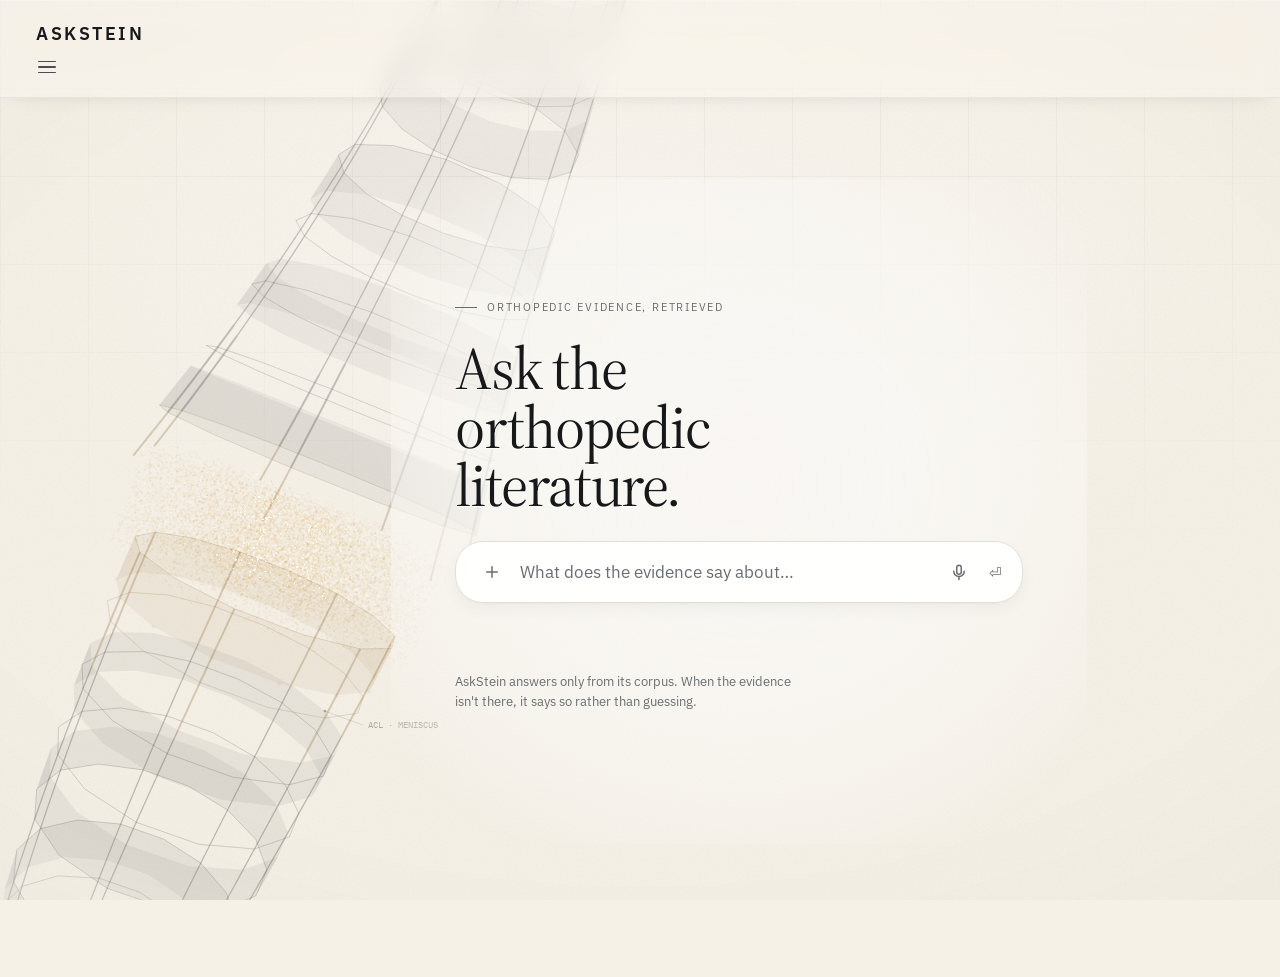
==== index.html @ 540b5804 "Add files via upload" ====
<!DOCTYPE html>
<html lang="en" data-theme="light">
<head>
<meta charset="utf-8">
<meta name="viewport" content="width=device-width, initial-scale=1">
<meta name="color-scheme" content="light">
<title>AskStein — UX Prototype</title>
<link rel="preconnect" href="https://fonts.googleapis.com">
<link rel="preconnect" href="https://fonts.gstatic.com" crossorigin>
<link href="https://fonts.googleapis.com/css2?family=IBM+Plex+Mono:wght@400;500&family=IBM+Plex+Sans:wght@400;500;600&family=Source+Serif+4:opsz,wght@8..60,400;8..60,500;8..60,600&display=swap" rel="stylesheet">
<style>
:root{
  --paper:#F6F1E7; --paper-sunk:#EFE8D9; --paper-raise:#FDFBF6;
  --ink:#16181A; --ink-2:#4A4E52; --ink-3:#696E72; --rule:#E2DFD9;
  --accent:#1B4D3E; --accent-soft:#E8EFEB;
  --evidence:#80591C; --evidence-tint:#F7EFDD;
  --boundary:#9A5B3F; --boundary-tint:#F6EDE7;
  --serif:"Source Serif 4",Georgia,serif;
  --sans:"IBM Plex Sans",-apple-system,BlinkMacSystemFont,"Segoe UI",sans-serif;
  --mono:"IBM Plex Mono",ui-monospace,Menlo,monospace;
  --shadow:0 1px 3px rgba(22,24,26,.06),0 8px 24px rgba(22,24,26,.06);
}
*{box-sizing:border-box}
html,body{margin:0;padding:0}
body{background:var(--paper);color:var(--ink);font-family:var(--sans);font-size:15px;line-height:1.6;-webkit-font-smoothing:antialiased}
button{font-family:inherit;font-size:inherit;color:inherit;cursor:pointer}
a{color:var(--accent)}
:focus-visible{outline:2px solid var(--accent);outline-offset:2px;border-radius:2px}
.sr{position:absolute;width:1px;height:1px;padding:0;margin:-1px;overflow:hidden;
  clip-path:inset(50%);white-space:nowrap;border:0}

/* ── dev toolbar ─────────────────────────────── */
#devbar{position:fixed;bottom:0;left:0;right:0;z-index:100;background:var(--ink);color:#F2F0EC;
  display:flex;gap:4px;align-items:center;padding:7px 14px;font-size:11.5px;letter-spacing:.04em;flex-wrap:wrap;
  transform:translateY(100%);transition:transform .2s cubic-bezier(.2,0,0,1);pointer-events:none;
  visibility:hidden}
body.dev-on #devbar{transform:translateY(0);pointer-events:auto;visibility:visible}
/* Dev toolbar entry point is intentionally not a visible affordance in
   production — it's reached only via the backtick (`) keyboard shortcut,
   not a discoverable on-screen control. */
#devdot{display:none}
body.dev-on #devdot{background:#5FD1C0}
#devbar b{font-weight:600;letter-spacing:.09em;text-transform:uppercase;color:#83888D;margin-right:6px;font-size:10px}
#devbar button{background:transparent;border:1px solid #35393C;color:#C9CCCE;padding:4px 10px;border-radius:2px;font-size:11.5px}
#devbar button:hover{border-color:#6C7174;color:#fff}
#devbar button[aria-pressed=true]{background:#F2F0EC;color:var(--ink);border-color:#F2F0EC;font-weight:600}
#devbar .sep{width:1px;height:18px;background:#35393C;margin:0 8px}

/* ── frame ───────────────────────────────────── */
#frame{margin:0 auto 52px;transition:max-width .25s ease,margin-left .2s cubic-bezier(.4,0,.2,1)}
#frame.mobile{max-width:400px;border-left:1px solid var(--rule);border-right:1px solid var(--rule);min-height:100vh}

/* ── header ──────────────────────────────────── */
header{display:flex;align-items:center;gap:20px;padding:20px 36px;border-bottom:1px solid var(--rule);
  position:sticky;top:0;background:var(--paper);z-index:20}
.wordmark{font-family:var(--sans);font-weight:600;letter-spacing:.14em;font-size:18px;text-transform:uppercase}
header .brand{display:flex;flex-direction:column;align-items:flex-start;gap:8px}
header nav{margin-left:auto;display:flex;gap:22px;font-size:13px;color:var(--ink-2)}
header nav button{background:none;border:0;padding:0;color:inherit}
header nav button:hover{color:var(--ink)}
.mobile header{padding:14px 18px;gap:12px}
.mobile header nav{gap:14px;font-size:12px}

/* ── hamburger + sidebar ─────────────────────── */
/* Fold & tumble: the panel is hinged at the left edge and opens by
   rotating in from edge-on (like a door swinging open) with a slight
   diagonal rotateZ tilt that untwists as it settles, plus a small
   overshoot on the easing curve so it reads as tumbling into place
   rather than just tilting flat. Same choreography in reverse on
   close. */
:root{ --menu-ease:cubic-bezier(.34,1.56,.64,1); --menu-dur:.52s; }

.hamburger{background:none;border:0;padding:4px 2px;display:flex;flex-direction:column;
  justify-content:center;gap:4px;cursor:pointer;width:22px}
.hamburger span{display:block;height:1.5px;width:100%;background:var(--ink-2);border-radius:2px;
  transition:background .15s}
.hamburger:hover span{background:var(--ink)}

/* click-outside-to-close catcher only — no visual dimming, since
   the sidebar pushes content rather than sitting modally above it */
#sidebar-overlay{position:fixed;top:0;left:270px;right:0;bottom:0;background:transparent;
  opacity:0;pointer-events:none;z-index:200}
#sidebar-overlay.on{opacity:1;pointer-events:auto}

#sidebar{position:fixed;top:0;left:0;bottom:0;width:270px;z-index:201;
  background:var(--paper);
  border-right:1px solid var(--rule);
  transform-origin:0% 50%;
  transform:perspective(900px) rotateY(-92deg) rotateZ(-5deg) scale(.92);
  opacity:0;
  backface-visibility:hidden;
  transition:transform var(--menu-dur) var(--menu-ease),
             opacity calc(var(--menu-dur) * .6) linear;
  padding:22px 26px;display:flex;flex-direction:column;gap:24px}
#sidebar.on{transform:perspective(900px) rotateY(0deg) rotateZ(0deg) scale(1);opacity:1}

/* push layout: main content shifts over with the sidebar */
body.sidebar-open{overflow-x:hidden}
body.sidebar-open #frame{margin-left:270px}
body.sidebar-open #devbar{left:270px;transition:left var(--menu-dur) var(--menu-ease)}
@media (max-width:900px){
  body.sidebar-open #frame{margin-left:0}
  body.sidebar-open #devbar{left:0}
  #sidebar-overlay{left:0}
}
.sidebar-close{align-self:flex-end;background:none;border:0;font-size:16px;line-height:1;
  color:var(--ink-2);cursor:pointer;padding:4px}
.sidebar-close:hover{color:var(--ink)}
.sidebar-nav{display:flex;flex-direction:column;gap:18px;margin-top:8px}
.sidebar-nav a{font-family:var(--sans);font-size:13.5px;letter-spacing:.02em;color:var(--ink);
  text-decoration:none;transition:color .15s}
.sidebar-nav a:hover{color:var(--accent)}
.sidebar-nav a.current{color:var(--accent);font-weight:500}

:root[data-theme="dark"] #sidebar{background:var(--paper);
  border-right:1px solid var(--rule)}
:root[data-theme="dark"] .hamburger span{background:var(--ink-2)}
:root[data-theme="dark"] .hamburger:hover span{background:var(--ink)}

/* ── entry ── an asymmetric hero: the environment occupies the
   left field, the copy sits in a quiet zone right-of-center,
   a second sparse network is left free to breathe on the right ── */
.entry{max-width:1320px;margin:0 auto;padding:0 40px;min-height:calc(100vh - 73px);
  display:grid;grid-template-columns:minmax(0,.88fr) minmax(340px,568px) minmax(0,.46fr);align-items:center}
.mobile .entry{display:block;padding:36px 20px 40px;min-height:0}
.hero-copy{grid-column:2;padding:64px 0}
.mobile .hero-copy{padding:0}

.eyebrow{font-family:var(--sans);font-size:11px;letter-spacing:.16em;text-transform:uppercase;
  color:var(--ink-3);margin:0 0 22px;display:flex;align-items:center;gap:10px}
.eyebrow::before{content:"";width:22px;height:1px;background:var(--ink-3)}

h1.display{font-family:var(--serif);font-size:60px;line-height:.98;letter-spacing:-.02em;font-weight:400;margin:0 0 26px}
.mobile h1.display{font-size:34px;line-height:1.04}
.sub{font-family:var(--serif);font-size:18px;line-height:1.55;color:var(--ink-2);margin:0 0 44px;max-width:38ch}
.mobile .sub{font-size:16px;margin-bottom:30px}

.composer{position:relative;display:flex;align-items:center;gap:10px;border:1px solid var(--rule);
  background:var(--paper-raise);border-radius:28px;padding:14px 16px 14px 20px;transition:border-color .16s,box-shadow .16s}
.composer::before{content:"";position:absolute;left:26px;right:26px;top:0;height:1px;
  background:linear-gradient(90deg,transparent,rgba(var(--glow-accent,27,77,62),.55),transparent);opacity:0}
.composer:focus-within::before{opacity:1}
.composer:focus-within{border-color:var(--accent);box-shadow:0 0 0 3px var(--accent-soft)}
.composer textarea{flex:1;border:0;outline:0;resize:none;background:transparent;font-family:var(--sans);
  font-size:16.5px;line-height:1.5;color:var(--ink);min-height:26px;max-height:104px;align-self:center}
.composer textarea::placeholder{color:var(--ink-3)}
.composer .go{border:0;background:transparent;color:var(--ink-3);padding:2px 4px;font-size:15px;line-height:1;flex:none}
.composer .go:hover{color:var(--accent)}
.composer .icon-btn{border:0;background:transparent;color:var(--ink-3);flex:none;width:32px;height:32px;
  border-radius:50%;display:flex;align-items:center;justify-content:center;transition:background .14s,color .14s}
.composer .icon-btn:hover{background:var(--accent-soft);color:var(--accent)}
.composer .icon-btn svg{width:18px;height:18px}
.composer .icon-btn.mic.active{color:var(--accent);background:var(--accent-soft)}
.composer .icon-btn.mic.active svg{animation:mic-pulse 1.1s ease-in-out infinite}
@keyframes mic-pulse{0%,100%{opacity:1}50%{opacity:.45}}
.composer-status{font-size:11.5px;color:var(--ink-3);margin-top:8px;min-height:1em}
.composer-meta{display:flex;justify-content:space-between;margin-top:12px;font-size:11.5px;color:var(--ink-3);
  font-family:var(--mono);letter-spacing:.01em}
.composer-meta kbd{font-family:var(--mono);font-size:11px}

.examples{margin-top:52px;display:grid;grid-template-columns:1fr 1fr;gap:2px 28px}
.mobile .examples{margin-top:34px;grid-template-columns:1fr;gap:0}
.ex{display:block;width:100%;text-align:left;background:none;border:0;border-radius:2px;
  padding:15px 12px;margin:0 -12px;transition:background .16s,transform .16s cubic-bezier(.2,0,0,1)}
.ex:nth-child(2n){margin-top:22px}
.mobile .ex:nth-child(2n){margin-top:0}
.ex:hover{background:rgba(127,133,139,.07);transform:translateX(2px)}
.ex .cat{display:block;font-size:10px;letter-spacing:.11em;text-transform:uppercase;color:var(--ink-3);margin-bottom:6px;font-weight:500}
.ex .q{font-family:var(--serif);font-size:15.5px;line-height:1.42;color:var(--ink)}
.ex:hover .q{color:var(--accent)}
.ex .arrow{float:right;color:var(--ink-3);font-size:13px;margin-left:8px}
.ex:hover .arrow{color:var(--accent)}
.philosophy{margin-top:48px;font-size:12.5px;color:var(--ink-3);line-height:1.65;max-width:44ch}

.field-error{color:var(--boundary);font-size:12.5px;margin:10px 0 0;font-family:var(--sans)}
textarea[aria-invalid="true"]{outline:2px solid var(--boundary);outline-offset:2px}
.demo-note{font-size:12px;color:var(--ink-3);background:var(--evidence-tint);border-left:2px solid var(--evidence);
  padding:9px 12px;margin:0 0 24px;max-width:62ch;line-height:1.55;font-family:var(--sans)}

/* ── retrieval ───────────────────────────────── */
.qhead{font-family:var(--serif);font-size:22px;line-height:1.35;font-weight:400;margin:0 0 22px;padding-bottom:22px;border-bottom:1px solid var(--rule)}
.mobile .qhead{font-size:18px}
.steps{display:grid;gap:14px;font-size:14.5px}
.step{display:flex;gap:12px;align-items:baseline;color:var(--ink-3);transition:color .24s,opacity .24s;opacity:.45}
.step.on{color:var(--ink);opacity:1}
.step .mark{font-family:var(--mono);font-size:13px;width:14px;flex:none;color:var(--ink-3)}
.step.on .mark{color:var(--accent)}
.step .num{color:var(--ink-2)}

/* ── answer layout ───────────────────────────── */
.answerwrap{display:grid;grid-template-columns:minmax(0,1fr) 380px;gap:0;align-items:start}
.mobile .answerwrap{grid-template-columns:1fr}
.acol{padding:34px 40px 64px;min-width:0}
.mobile .acol{padding:24px 20px 40px}
.rail{border-left:1px solid var(--rule);background:var(--paper-sunk);padding:0;position:sticky;top:57px;
  height:calc(100vh - 57px);overflow-y:auto}
.mobile .rail{display:none}

.direct{font-family:var(--serif);font-size:19px;line-height:1.6;margin:0 0 34px;max-width:64ch}
.mobile .direct{font-size:17px}
.label{font-size:10.5px;letter-spacing:.1em;text-transform:uppercase;color:var(--ink-3);font-weight:500;margin:44px 0 20px}
.label:first-of-type{margin-top:0}

/* claims */
.claim{position:relative;padding-left:20px;margin-bottom:26px;max-width:66ch;cursor:default}
.claim::before{content:"";position:absolute;left:0;top:4px;bottom:4px;width:2px;background:var(--ink)}
.claim[data-s=limited]::before{width:1px;background:var(--ink-3)}
.claim[data-s=divided]::before{background:none;border-left:2px dashed var(--ink-2)}
.claim[data-s=none]::before{background:none;border-left:2px solid var(--ink-3);opacity:.4}
.claim p{font-family:var(--serif);font-size:17px;line-height:1.62;margin:0}
.claim[data-s=none] p{color:var(--ink-2)}
.claim.active{background:linear-gradient(90deg,rgba(232,239,235,.85),rgba(232,239,235,0));border-radius:0 2px 2px 0}
.claim.active::before{background:var(--accent)}
.claim[data-s=divided].active::before{background:none;border-left-color:var(--accent)}
.claim[data-s=none].active::before{background:none;border-left-color:var(--accent)}
.claim[data-s=limited].active::before{background:var(--accent)}
.chips{display:flex;flex-wrap:wrap;gap:6px;margin-top:9px;align-items:center}
.chip{font-size:12px;padding:3px 9px;border:1px solid var(--rule);background:var(--paper-raise);border-radius:2px;
  color:var(--ink-2);white-space:nowrap;transition:.12s}
.chip:hover,.chip.lit{border-color:var(--evidence);background:var(--evidence-tint);color:var(--ink)}
.chip.on{background:var(--evidence);border-color:var(--evidence);color:#fff}
.divnote{margin-top:9px;font-size:12.5px;color:var(--ink-2);display:flex;gap:10px;align-items:baseline;flex-wrap:wrap}
.divnote button{background:none;border:0;padding:0;color:var(--accent);font-size:12.5px;font-weight:500;border-bottom:1px solid transparent}
.divnote button:hover{border-bottom-color:var(--accent)}
.statelabel{font-size:11px;color:var(--ink-3);letter-spacing:.03em}

/* inline partial abstention */
.gap{position:relative;padding-left:20px;margin:26px 0;max-width:66ch}
.gap::before{content:"";position:absolute;left:0;top:2px;bottom:2px;width:2px;border-left:2px solid var(--boundary);opacity:.55}
.gap .t{font-size:10.5px;letter-spacing:.1em;text-transform:uppercase;color:var(--boundary);font-weight:600;margin-bottom:6px}
.gap p{margin:0;font-family:var(--serif);font-size:16px;line-height:1.55;color:var(--ink-2)}

/* limitations / basis / continue */
.lims{list-style:none;padding:0;margin:0;max-width:64ch}
.lims li{position:relative;padding-left:18px;margin-bottom:9px;font-size:14.5px;color:var(--ink-2);line-height:1.55}
.lims li::before{content:"";position:absolute;left:2px;top:10px;width:5px;height:1px;background:var(--ink-3)}
.basis{border-top:1px solid var(--rule);border-bottom:1px solid var(--rule);padding:16px 0;max-width:64ch;margin-top:12px}
.basisline{display:flex;justify-content:space-between;gap:16px;align-items:baseline;font-size:13.5px;color:var(--ink-2);flex-wrap:wrap}
.basisline .n{font-family:var(--mono);font-size:12.5px;color:var(--ink)}
.basis button{background:none;border:0;padding:0;color:var(--accent);font-size:12.5px;font-weight:500}
.basisdetail{display:none;margin-top:14px;padding-top:14px;border-top:1px solid var(--rule)}
.basisdetail.open{display:block}
.brow{display:grid;grid-template-columns:110px 1fr;gap:14px;font-size:13px;margin-bottom:7px}
.brow dt{color:var(--ink-3);font-size:11px;letter-spacing:.07em;text-transform:uppercase;padding-top:2px}
.brow dd{margin:0;color:var(--ink-2)}
.brow dd.bd{color:var(--boundary)}
.follow{display:grid;gap:2px;max-width:64ch}
.fu{text-align:left;background:none;border:0;border-top:1px solid var(--rule);padding:14px 2px;font-family:var(--serif);
  font-size:16px;color:var(--ink);display:flex;gap:12px;transition:padding-left .14s}
.fu:last-child{border-bottom:1px solid var(--rule)}
.fu:hover{padding-left:8px;color:var(--accent)}
.fu span{color:var(--ink-3);flex:none}
.fu:hover span{color:var(--accent)}
.fcomposer{margin-top:40px;max-width:64ch}

/* ── info pages (about / corpus / docs / contact) ───────── */
.back-link{display:inline-flex;align-items:center;gap:7px;background:none;border:0;padding:0;
  font-family:var(--sans);font-size:11px;letter-spacing:.1em;text-transform:uppercase;
  color:var(--ink-3);margin-bottom:26px}
.back-link:hover{color:var(--accent)}
.infopage .qhead{font-size:26px}
.infopage .direct{margin-bottom:40px}
.infopage .label:first-of-type{margin-top:0}
.infopage p.body{font-size:14.5px;line-height:1.7;color:var(--ink-2);max-width:64ch;margin:0 0 16px}
.infopage .brow{margin-bottom:16px}
.infopage .brow dt{padding-top:1px}
.stepline{display:grid;grid-template-columns:26px 1fr;gap:14px;margin-bottom:16px;max-width:64ch}
.stepline .n{font-family:var(--mono);font-size:11.5px;color:var(--accent);padding-top:2px}
.stepline .h{font-size:14px;font-weight:500;color:var(--ink);margin-bottom:3px}
.stepline .d{font-size:13.5px;line-height:1.6;color:var(--ink-2)}
.team-grid{display:grid;gap:22px;max-width:66ch}
.team-card{border-top:1px solid var(--rule);padding-top:16px}
.team-card .who{font-family:var(--serif);font-size:17px;color:var(--ink);margin-bottom:2px}
.team-card .role{font-size:11px;letter-spacing:.07em;text-transform:uppercase;color:var(--accent);margin-bottom:8px}
.team-card .focus{font-size:13.5px;line-height:1.6;color:var(--ink-2);max-width:60ch}
.contact-cta{margin-top:40px;padding-top:24px;border-top:1px solid var(--rule);max-width:64ch}
.contact-cta a{font-family:var(--serif);font-size:17px;color:var(--accent);text-decoration:none}
.contact-cta a:hover{text-decoration:underline}
:root[data-theme="dark"] .stepline .n{color:var(--accent)}
:root[data-theme="dark"] .team-card .role{color:var(--accent)}

/* ── rail ────────────────────────────────────── */
.railhead{padding:16px 20px 0;position:sticky;top:0;background:var(--paper-sunk);z-index:2}
.railtitle{font-size:10.5px;letter-spacing:.1em;text-transform:uppercase;color:var(--ink-3);font-weight:500}
.railcount{font-size:12.5px;color:var(--ink-2);margin-top:3px;font-family:var(--mono)}
.tabs{display:flex;gap:18px;margin-top:14px;border-bottom:1px solid var(--rule)}
.tab{background:none;border:0;padding:0 0 9px;font-size:12.5px;color:var(--ink-3);border-bottom:2px solid transparent;margin-bottom:-1px}
.tab[aria-selected=true]{color:var(--ink);border-bottom-color:var(--accent);font-weight:500}
.focusbar{display:none;margin:12px 0 0;padding:10px 12px;background:var(--evidence-tint);border-left:2px solid var(--evidence);font-size:12.5px;line-height:1.45}
.focusbar.on{display:block}
.focusbar em{font-style:normal;font-family:var(--serif);color:var(--ink)}
.focusbar button{background:none;border:0;padding:0;color:var(--accent);font-weight:500;font-size:12px;margin-top:6px;display:block}

.srcs{padding:0 0 60px}
.src{border-bottom:1px solid var(--rule);padding:15px 20px;transition:background .14s,opacity .14s}
.src.lit{background:var(--evidence-tint)}
.src.dim{opacity:.32}
.src.uncited .name{color:var(--ink-2)}
.srchead{display:flex;gap:10px;align-items:baseline;width:100%;background:none;border:0;padding:0;text-align:left}
.caret{color:var(--ink-3);font-size:10px;flex:none;width:9px;transition:transform .18s}
.src.open .caret{transform:rotate(90deg)}
.name{font-size:14px;font-weight:500;letter-spacing:-.005em}
.meta{font-size:12px;color:var(--ink-2);margin-top:3px;margin-left:19px}
.meta .n{font-family:var(--mono);font-size:11.5px}
.tag{display:inline-block;font-size:10px;letter-spacing:.07em;text-transform:uppercase;color:var(--ink-3);
  border:1px solid var(--rule);padding:1px 5px;border-radius:2px;margin-left:6px;vertical-align:1px}
.usecount{font-size:11.5px;color:var(--evidence);margin-top:4px;margin-left:19px;font-weight:500}
.usecount.no{color:var(--ink-3);font-weight:400}
.passage{margin:11px 0 0 19px;font-size:13.5px;line-height:1.6;color:var(--ink-2);
  border-left:2px solid var(--rule);padding:2px 0 2px 11px}
.passage mark{background:var(--evidence-tint);color:var(--ink);box-shadow:-2px 0 0 var(--evidence);padding:1px 0}
.card{display:none;margin:12px 0 0 19px}
.src.open .card{display:block}
.cardsec{margin-bottom:13px}
.cardsec .t{font-size:10px;letter-spacing:.1em;text-transform:uppercase;color:var(--ink-3);font-weight:500;margin-bottom:5px}
.supports{font-family:var(--serif);font-size:14px;line-height:1.5;color:var(--ink);padding-left:10px;border-left:2px solid var(--ink)}
.doi{font-family:var(--mono);font-size:11.5px;color:var(--ink-2)}
.facets{display:grid;grid-template-columns:84px 1fr;gap:5px 12px;font-size:12.5px;margin:0}
.facets dt{color:var(--ink-3)}
.facets dd{margin:0;color:var(--ink-2)}
.cardacts{display:flex;gap:16px;margin-top:12px;padding-top:11px;border-top:1px solid var(--rule);font-size:12.5px}
.cardacts button{background:none;border:0;padding:0;color:var(--accent);font-weight:500}
.ctxbtn{background:none;border:0;padding:0;color:var(--accent);font-size:12px;font-weight:500;margin:7px 0 0 19px}
.ctx{display:none;margin:8px 0 0 19px;font-size:13px;line-height:1.6;color:var(--ink-3);border-left:2px solid var(--rule);padding-left:11px}
.ctx.open{display:block}
.concord{margin:0 20px;padding:9px 0 0;font-size:11px;letter-spacing:.07em;text-transform:uppercase;color:var(--ink-3);font-weight:500}

/* ── divergence ──────────────────────────────── */
.diverge{display:none;padding:0 20px 60px}
.diverge.on{display:block}
.dvback{background:none;border:0;padding:12px 0;color:var(--accent);font-size:12.5px;font-weight:500}
.dvgroups{display:grid;grid-template-columns:1fr 1fr;gap:0;border:1px solid var(--rule);background:var(--paper-raise)}
.dvg{padding:12px}
.dvg+.dvg{border-left:1px solid var(--rule)}
.dvg .h{font-size:10.5px;letter-spacing:.09em;text-transform:uppercase;color:var(--ink-2);font-weight:600;margin-bottom:7px}
.dvg .s{font-size:12.5px;color:var(--ink-2);line-height:1.7}
.axis{width:100%;border-collapse:collapse;margin-top:14px;font-size:12.5px;background:var(--paper-raise);border:1px solid var(--rule)}
.axis caption{text-align:left;font-size:10.5px;letter-spacing:.09em;text-transform:uppercase;color:var(--ink-3);font-weight:500;padding:0 0 7px}
.axis th,.axis td{padding:8px 10px;border-bottom:1px solid var(--rule);text-align:left;vertical-align:top}
.axis th{color:var(--ink-3);font-weight:400;width:34%}
.axis thead th{color:var(--ink-2);font-weight:600;font-size:10.5px;letter-spacing:.08em;text-transform:uppercase;width:auto;border-bottom:1px solid var(--rule)}
.axis td{color:var(--ink-2)}
.axis tr.key td,.axis tr.key th{background:var(--evidence-tint);color:var(--ink)}
.axis tr:last-child th,.axis tr:last-child td{border-bottom:0}
.concentrate{margin-top:12px;font-size:12.5px;color:var(--ink-2);line-height:1.5;padding-left:11px;border-left:2px solid var(--evidence)}

/* ── abstention ──────────────────────────────── */
.abst{border:1px solid var(--boundary);background:var(--boundary-tint);border-radius:4px;padding:20px 22px;max-width:64ch}
.abst .t{font-size:10.5px;letter-spacing:.11em;text-transform:uppercase;color:var(--boundary);font-weight:600;margin-bottom:10px}
.abst p{font-family:var(--serif);font-size:16.5px;line-height:1.6;margin:0 0 10px}
.abst p:last-child{margin:0;color:var(--ink-2);font-size:15.5px}
.bdrule{display:flex;align-items:center;gap:14px;margin:36px 0;max-width:64ch;
  font-size:10.5px;letter-spacing:.13em;text-transform:uppercase;color:var(--boundary);font-weight:600}
.bdrule::before,.bdrule::after{content:"";flex:1;border-top:1px dashed var(--boundary);opacity:.55}
.near{position:relative;padding-left:20px;margin-bottom:22px;max-width:64ch}
.near::before{content:"";position:absolute;left:0;top:3px;bottom:3px;width:2px;background:var(--ink-3)}
.near .h{font-family:var(--serif);font-size:16.5px;line-height:1.45}
.near .m{font-size:12.5px;color:var(--ink-2);margin-top:4px;font-family:var(--mono)}
.near .c{margin-top:7px;display:flex;gap:6px;flex-wrap:wrap}

/* ── mobile sheet ────────────────────────────── */
.mobonly{display:none}
.mobile .mobonly{display:block}
.mobile .evbar{display:flex}
.evbar{display:none;position:sticky;bottom:0;margin-top:24px;border-top:1px solid var(--rule);background:var(--paper);
  padding:13px 0;justify-content:space-between;align-items:center;font-size:13px}
.evbar button{background:var(--accent);color:#fff;border:0;padding:9px 16px;border-radius:2px;font-size:13px;font-weight:500;min-height:40px}
#sheet{position:fixed;left:0;right:0;bottom:0;z-index:60;background:var(--paper-raise);border-top:1px solid var(--rule);
  box-shadow:var(--shadow);border-radius:8px 8px 0 0;max-height:72vh;overflow-y:auto;transform:translateY(101%);
  transition:transform .22s cubic-bezier(.2,0,0,1),visibility 0s linear .22s;visibility:hidden}
#sheet.on{transform:translateY(0);visibility:visible;
  transition:transform .22s cubic-bezier(.2,0,0,1),visibility 0s linear 0s}
#sheet .handle{width:34px;height:3px;background:var(--rule);border-radius:2px;margin:9px auto}
#sheet .sh{padding:6px 20px 12px;border-bottom:1px solid var(--rule);position:sticky;top:0;background:var(--paper-raise)}
#sheet .sh .t{font-size:10.5px;letter-spacing:.1em;text-transform:uppercase;color:var(--ink-3);font-weight:500;margin-bottom:5px}
#sheet .sh .q{font-family:var(--serif);font-size:15px;line-height:1.45;padding-left:10px;border-left:2px solid var(--ink)}
#sheet .back{display:block;width:100%;background:none;border:0;border-top:1px solid var(--rule);padding:15px;color:var(--accent);font-weight:500;font-size:13.5px}
.scrim{position:fixed;inset:0;background:rgba(22,24,26,.28);z-index:55;opacity:0;pointer-events:none;transition:opacity .2s}
.scrim.on{opacity:1;pointer-events:auto}

.screen{display:none}
.screen.on{display:block}
@media (prefers-reduced-motion:reduce){*{transition:none!important;animation:none!important}}
</style>

<style id="depth">
/* ═══════════════════════════════════════════════════════════
   DEPTH PASS — ambient dimensionality
   Restrained by rule: nothing above 10% shadow opacity,
   nothing that reduces text contrast, nothing that moves
   while you are reading.
   ═══════════════════════════════════════════════════════════ */
:root{
  /* elevation ladder */
  --e0: inset 0 0 0 1px rgba(22,24,26,.02);
  --e1: 0 1px 1px rgba(22,24,26,.030), 0 2px 5px rgba(22,24,26,.028);
  --e2: 0 1px 2px rgba(22,24,26,.035), 0 6px 16px rgba(22,24,26,.045), 0 1px 0 rgba(255,255,255,.7) inset;
  --e3: 0 2px 4px rgba(22,24,26,.045), 0 14px 40px rgba(22,24,26,.075), 0 1px 0 rgba(255,255,255,.85) inset;
  --grain: url("data:image/svg+xml,%3Csvg xmlns='http://www.w3.org/2000/svg' width='180' height='180'%3E%3Cfilter id='n'%3E%3CfeTurbulence type='fractalNoise' baseFrequency='.85' numOctaves='3' stitchTiles='stitch'/%3E%3C/filter%3E%3Crect width='100%25' height='100%25' filter='url(%23n)' opacity='.55'/%3E%3C/svg%3E");
}

/* ── the ground ─────────────────────────────────────────── */
body{background:#F6F1E7}
#field{position:fixed;inset:0;z-index:0;pointer-events:none;display:block}
/* faint scientific grid — reads as graph paper, not as a dashboard */
#ground{position:fixed;inset:0;z-index:1;pointer-events:none;
  background-image:
    linear-gradient(rgba(22,24,26,.05) 1px,transparent 1px),
    linear-gradient(90deg,rgba(22,24,26,.05) 1px,transparent 1px);
  background-size:88px 88px;
  mask-image:radial-gradient(ellipse 120% 90% at 50% 0%,#000 20%,transparent 78%);
  -webkit-mask-image:radial-gradient(ellipse 120% 90% at 50% 0%,#000 20%,transparent 78%)}
/* vignette + grain, always on top of the field, never over text */
#atmos{position:fixed;inset:0;z-index:2;pointer-events:none;
  background:
    radial-gradient(ellipse 78% 58% at 50% 30%,rgba(255,255,255,.34),transparent 66%),
    radial-gradient(ellipse 130% 110% at 50% 50%,transparent 42%,rgba(22,24,26,.055) 100%)}
#atmos::after{content:"";position:absolute;inset:0;background-image:var(--grain);
  background-size:180px 180px;opacity:.16;mix-blend-mode:multiply}

#frame{position:relative;z-index:3}
#devbar{z-index:100}

/* ── header: floats above the field ─────────────────────── */
header{background:rgba(251,250,248,.38);backdrop-filter:saturate(140%) blur(14px);
  -webkit-backdrop-filter:saturate(140%) blur(14px);
  border-bottom:1px solid rgba(22,24,26,.06);
  box-shadow:0 1px 0 rgba(255,255,255,.35) inset, 0 6px 20px -14px rgba(22,24,26,.22)}

/* ── entry: the environment fills the frame; a wash tracks
   the copy column itself (not a guessed fraction of .entry) so
   it stays correct regardless of the grid's asymmetric split ── */
.entry{position:relative;isolation:isolate}
.hero-copy{position:relative;isolation:isolate}
.hero-copy::before{content:"";position:absolute;z-index:-1;inset:-56px -64px;
  background:radial-gradient(ellipse 72% 68% at 50% 46%,
    rgba(249,247,243,.94) 0%,rgba(249,247,243,.88) 40%,rgba(249,247,243,.56) 68%,rgba(249,247,243,0) 92%)}
.hero-copy > *{position:relative}
/* the corpus reads densest through the left field and thins only
   where the copy actually sits — never a fixed-percent guess */
#field{mask-image:radial-gradient(ellipse 132% 112% at 32% 58%,
    rgba(0,0,0,1) 0%,rgba(0,0,0,1) 36%,rgba(0,0,0,.55) 50%,rgba(0,0,0,.18) 61%,#000 73%);
  -webkit-mask-image:radial-gradient(ellipse 132% 112% at 32% 58%,
    rgba(0,0,0,1) 0%,rgba(0,0,0,1) 36%,rgba(0,0,0,.55) 50%,rgba(0,0,0,.18) 61%,#000 73%)}
.composer{background:rgba(255,255,255,.92);backdrop-filter:blur(10px);-webkit-backdrop-filter:blur(10px);
  box-shadow:var(--e2);transition:box-shadow .22s cubic-bezier(.2,0,0,1),border-color .12s,transform .22s cubic-bezier(.2,0,0,1)}
.composer:hover{box-shadow:var(--e3)}
.composer:focus-within{box-shadow:var(--e3),0 0 0 3px var(--accent-soft);transform:translateY(-1px)}
.examples{position:relative}
.ex{position:relative;border-radius:2px;transition:padding-left .16s cubic-bezier(.2,0,0,1),background .16s,box-shadow .16s,transform .16s}
.ex:hover{background:rgba(255,255,255,.72);box-shadow:var(--e1);transform:translateX(2px)}
h1.display{text-shadow:0 1px 0 rgba(255,255,255,.9)}

/* ── answer surface: a sheet resting on the field ───────── */
.answerwrap{position:relative;background:rgba(251,250,248,.94);
  backdrop-filter:blur(18px) saturate(120%);-webkit-backdrop-filter:blur(18px) saturate(120%);
  box-shadow:0 -1px 0 rgba(255,255,255,.8) inset, 0 18px 60px -30px rgba(22,24,26,.5);
  border-left:1px solid rgba(22,24,26,.05);border-right:1px solid rgba(22,24,26,.05)}
#s-abstain > .acol, #s-load > .acol{position:relative;background:rgba(251,250,248,.94);
  backdrop-filter:blur(18px) saturate(120%);-webkit-backdrop-filter:blur(18px) saturate(120%);
  box-shadow:0 18px 60px -30px rgba(22,24,26,.5);border-radius:2px}

/* ── claims: lift on approach, never while reading ──────── */
.claim{border-radius:0 3px 3px 0;transition:background .18s,box-shadow .18s,transform .18s cubic-bezier(.2,0,0,1)}
.claim:hover{background:rgba(255,255,255,.66);box-shadow:0 1px 2px rgba(22,24,26,.03),0 6px 18px -10px rgba(22,24,26,.22);
  transform:translateX(1px)}
.claim.active{box-shadow:0 1px 2px rgba(22,24,26,.04),0 10px 26px -14px rgba(22,24,26,.3)}

/* ── citation chips: small physical objects ─────────────── */
.chip{box-shadow:0 1px 0 rgba(22,24,26,.045),0 1px 2px rgba(22,24,26,.03);
  transition:transform .14s cubic-bezier(.2,0,0,1),box-shadow .14s,background .12s,border-color .12s,color .12s}
.chip:hover,.chip.lit{transform:translateY(-1.5px);box-shadow:0 2px 3px rgba(22,24,26,.05),0 6px 14px -6px rgba(22,24,26,.28)}
.chip:active{transform:translateY(0);box-shadow:0 1px 0 rgba(22,24,26,.06)}

/* ── evidence rail: recessed, with depth on its contents ── */
.rail{background:linear-gradient(180deg,#F2F0EB,#F5F3EF 220px);
  box-shadow:inset 14px 0 22px -18px rgba(22,24,26,.34), inset 1px 0 0 rgba(22,24,26,.05);
  border-left:0;perspective:1200px}
.railhead{background:linear-gradient(180deg,rgba(242,240,235,.97),rgba(242,240,235,.86));
  backdrop-filter:blur(10px);-webkit-backdrop-filter:blur(10px);
  box-shadow:0 10px 18px -16px rgba(22,24,26,.55)}
.src{position:relative;transform-style:preserve-3d;
  transition:background .18s,box-shadow .2s,transform .2s cubic-bezier(.2,0,0,1),opacity .18s}
.src:hover{background:rgba(255,255,255,.62);box-shadow:0 1px 2px rgba(22,24,26,.03),0 10px 24px -14px rgba(22,24,26,.3);
  transform:translateX(-2px)}
.src.lit{box-shadow:0 2px 4px rgba(22,24,26,.04),0 16px 34px -18px rgba(22,24,26,.42),
  inset 2px 0 0 var(--evidence);transform:translateX(-4px) scale(1.004);z-index:2}
.src.dim{opacity:.3;transform:scale(.995)}
.src.open{background:rgba(255,255,255,.8);box-shadow:0 2px 5px rgba(22,24,26,.045),0 18px 40px -22px rgba(22,24,26,.45)}
.passage{background:rgba(255,255,255,.55);border-radius:0 2px 2px 0;
  box-shadow:0 1px 2px rgba(22,24,26,.025)}
.passage mark{border-radius:1px;box-shadow:-2px 0 0 var(--evidence),0 1px 2px rgba(22,24,26,.05)}

/* ── cards: the three places enclosure is allowed ───────── */
.card{background:rgba(255,255,255,.9);border:1px solid rgba(22,24,26,.06);border-radius:4px;
  padding:14px;box-shadow:var(--e2);margin-left:19px}
.abst{box-shadow:var(--e2),0 0 0 1px rgba(154,91,63,.12);
  background:linear-gradient(180deg,#F9F1EC,#F5EAE3)}
.axis,.dvgroups{box-shadow:var(--e1);border-radius:3px;overflow:hidden}
.basis{background:rgba(255,255,255,.5);border-radius:3px;padding:16px 14px;
  box-shadow:inset 0 1px 0 rgba(255,255,255,.8),0 1px 2px rgba(22,24,26,.025)}

/* ── follow-ups & buttons ───────────────────────────────── */
.fu{border-radius:2px;transition:padding-left .16s cubic-bezier(.2,0,0,1),background .16s,box-shadow .16s}
.fu:hover{background:rgba(255,255,255,.7);box-shadow:var(--e1)}
.evbar{background:rgba(251,250,248,.92);backdrop-filter:blur(12px);-webkit-backdrop-filter:blur(12px);
  box-shadow:0 -8px 20px -16px rgba(22,24,26,.5)}
.evbar button{box-shadow:0 1px 2px rgba(22,24,26,.12),0 6px 14px -8px rgba(27,77,62,.6)}
#sheet{box-shadow:0 -2px 6px rgba(22,24,26,.06),0 -24px 60px -20px rgba(22,24,26,.4)}

/* ── retrieval steps rise as they resolve ───────────────── */
.step{transform:translateY(3px);transition:color .24s,opacity .24s,transform .28s cubic-bezier(.2,0,0,1)}
.step.on{transform:translateY(0)}

/* ── mobile: atmosphere stays visible, readability comes from blur ──
   Was near-opaque (.96) — that hid the field animation almost entirely
   on phones. Dropping opacity and raising blur keeps text legible
   (the linework is diffused, not sharp, behind it) while letting the
   background actually read as present, not just a flat paper panel. */
#frame.mobile{background:rgba(251,250,248,.30);backdrop-filter:blur(18px);
  -webkit-backdrop-filter:blur(18px);box-shadow:0 0 90px -30px rgba(22,24,26,.55);
  border-left:1px solid rgba(22,24,26,.06);border-right:1px solid rgba(22,24,26,.06)}
.mobile .answerwrap{background:transparent;backdrop-filter:none;-webkit-backdrop-filter:none;box-shadow:none;border:0}

/* ── the honest exit ────────────────────────────────────── */
@media (prefers-reduced-motion:reduce){
  #field{opacity:.5}
  .claim:hover,.src:hover,.chip:hover,.ex:hover,.composer:focus-within,.src.lit{transform:none}
}
@media (max-width:768px){ #ground{opacity:.5} #atmos::after{opacity:.1} }


/* ═══════════════════════════════════════════════════════════
   DARK THEME — "the living memory of medicine"
   A biomedical knowledge environment, not a SaaS dark mode.
   Toggle with the devbar; light paper-and-ink stays intact
   underneath and is what ships if no dark theme is chosen.
   ═══════════════════════════════════════════════════════════ */
:root[data-theme="dark"]{
  --paper:#080B0C; --paper-sunk:#050708; --paper-raise:#0E1415;
  --ink:#ECEEEF; --ink-2:#A7ADB3; --ink-3:#7E858B; --rule:rgba(255,255,255,.10);
  --accent:#5FD1C0; --accent-soft:rgba(95,209,192,.16);
  --evidence:#E8B54A; --evidence-tint:rgba(232,181,74,.14);
  --boundary:#E2937A; --boundary-tint:rgba(226,147,122,.13);
  --glass:rgba(19,24,28,.62); --glass-strong:rgba(15,19,22,.88);
  --glass-border:rgba(255,255,255,.09);
  --glow-accent:95,209,192; --glow-warm:232,181,74;
}
:root[data-theme="dark"] body{background:var(--paper)}
:root[data-theme="dark"] #ground{
  background-image:
    linear-gradient(rgba(255,255,255,.058) 1px,transparent 1px),
    linear-gradient(90deg,rgba(255,255,255,.058) 1px,transparent 1px)}
:root[data-theme="dark"] #atmos{
  background:
    radial-gradient(ellipse 70% 55% at 22% 20%,rgba(95,209,192,.05),transparent 60%),
    radial-gradient(ellipse 60% 50% at 82% 72%,rgba(232,181,74,.035),transparent 62%),
    radial-gradient(ellipse 140% 120% at 50% 50%,transparent 40%,rgba(0,0,0,.5) 100%)}
:root[data-theme="dark"] #atmos::after{opacity:.10;mix-blend-mode:overlay}

/* cinematic pooled lighting — layer 5. three fixed light sources,
   never evenly lighting the scene: a cyan key behind the structure,
   a faint blue-violet fill upper-right, a restrained amber rim low
   right. Each is its own blurred blob so edges stay soft. */
:root[data-theme="dark"] #glow{position:fixed;inset:0;z-index:2;pointer-events:none;opacity:0;
  transition:opacity 1s ease}
:root[data-theme="dark"] #glow.on{opacity:1}
:root[data-theme="dark"] #glow.dim{opacity:.4}
:root[data-theme="dark"] #glow::before{content:"";position:absolute;left:16%;top:55%;width:980px;height:760px;
  transform:translate(-50%,-50%);border-radius:50%;filter:blur(110px);
  background:radial-gradient(ellipse,rgba(var(--glow-accent),.14),transparent 68%)}
:root[data-theme="dark"] #glow::after{content:"";position:absolute;right:6%;top:14%;width:640px;height:520px;
  transform:translate(50%,-50%);border-radius:50%;filter:blur(100px);
  background:radial-gradient(ellipse,rgba(124,131,214,.075),transparent 70%)}
:root[data-theme="dark"] .glow-rim{position:absolute;right:10%;bottom:6%;width:520px;height:420px;
  transform:translate(30%,30%);border-radius:50%;filter:blur(95px);
  background:radial-gradient(ellipse,rgba(var(--glow-warm),.06),transparent 72%)}

:root[data-theme="dark"] header{background:linear-gradient(180deg,rgba(5,7,8,.28),rgba(5,7,8,0));
  border-bottom:1px solid transparent;backdrop-filter:blur(6px);-webkit-backdrop-filter:blur(6px);
  box-shadow:none}
:root[data-theme="dark"] header::after{content:"";position:absolute;left:0;right:0;bottom:-32px;height:32px;
  background:linear-gradient(180deg,rgba(5,7,8,.28),transparent);pointer-events:none}
:root[data-theme="dark"] .wordmark{color:var(--ink)}
:root[data-theme="dark"] header nav button:hover{color:var(--ink)}

:root[data-theme="dark"] .hero-copy::before{
  background:radial-gradient(ellipse 70% 64% at 50% 46%,
    rgba(5,7,8,.82) 0%,rgba(5,7,8,.72) 40%,rgba(5,7,8,.42) 66%,rgba(5,7,8,0) 90%)}
:root[data-theme="dark"] h1.display{text-shadow:0 1px 24px rgba(95,209,192,.18)}
:root[data-theme="dark"] .sub{color:var(--ink-2)}
:root[data-theme="dark"] .philosophy{color:var(--ink-3);border-top-color:var(--rule)}

:root[data-theme="dark"] .composer{background:var(--glass);backdrop-filter:blur(18px) saturate(140%);
  -webkit-backdrop-filter:blur(18px) saturate(140%);
  border:1px solid var(--glass-border);
  box-shadow:0 1px 0 rgba(255,255,255,.05) inset,0 20px 60px -30px rgba(0,0,0,.9),0 0 0 0 rgba(var(--glow-accent),0);
  transition:box-shadow .3s cubic-bezier(.2,0,0,1),border-color .2s}
:root[data-theme="dark"] .composer:hover{border-color:rgba(255,255,255,.16)}
:root[data-theme="dark"] .composer:focus-within{border-color:rgba(95,209,192,.45);
  box-shadow:0 1px 0 rgba(255,255,255,.05) inset,0 20px 60px -30px rgba(0,0,0,.9),0 0 0 3px rgba(var(--glow-accent),.14),0 0 40px -8px rgba(var(--glow-accent),.25);
  transform:translateY(-1px)}
:root[data-theme="dark"] .composer textarea::placeholder{color:var(--ink-3)}
:root[data-theme="dark"] .composer-meta{color:var(--ink-3)}
:root[data-theme="dark"] .ex{border-top-color:var(--rule)}
:root[data-theme="dark"] .ex:last-child{border-bottom-color:var(--rule)}
:root[data-theme="dark"] .ex:hover{background:rgba(255,255,255,.035)}
:root[data-theme="dark"] .ex .cat{color:var(--ink-3)}
:root[data-theme="dark"] .ex .q{color:var(--ink)}
:root[data-theme="dark"] .ex:hover .q{color:var(--accent)}
:root[data-theme="dark"] .qhead{border-bottom-color:var(--rule)}

/* the answer stays a near-opaque sheet — glass everywhere would
   cost the one thing the product cannot trade away: readability */
:root[data-theme="dark"] .answerwrap{background:var(--glass-strong);
  backdrop-filter:blur(22px) saturate(120%);-webkit-backdrop-filter:blur(22px) saturate(120%);
  box-shadow:0 -1px 0 rgba(255,255,255,.04) inset, 0 30px 90px -40px rgba(0,0,0,.9);
  border-left:1px solid var(--glass-border);border-right:1px solid var(--glass-border)}
:root[data-theme="dark"] #s-abstain > .acol, :root[data-theme="dark"] #s-load > .acol{
  background:var(--glass-strong);backdrop-filter:blur(22px) saturate(120%);
  -webkit-backdrop-filter:blur(22px) saturate(120%);
  box-shadow:0 30px 90px -40px rgba(0,0,0,.9)}

:root[data-theme="dark"] .label{color:var(--ink-3)}
:root[data-theme="dark"] .claim[data-s=none] p{color:var(--ink-2)}
:root[data-theme="dark"] .claim:hover{background:rgba(255,255,255,.035);
  box-shadow:0 1px 2px rgba(0,0,0,.3),0 8px 24px -12px rgba(0,0,0,.6)}
:root[data-theme="dark"] .claim.active{background:linear-gradient(90deg,rgba(95,209,192,.09),transparent);
  box-shadow:0 1px 2px rgba(0,0,0,.3),0 10px 30px -14px rgba(0,0,0,.65)}
:root[data-theme="dark"] .claim.active::before{background:var(--accent)}
:root[data-theme="dark"] .divnote button{color:var(--accent)}

:root[data-theme="dark"] .chip{background:rgba(255,255,255,.03);border-color:var(--rule);color:var(--ink-2);
  box-shadow:none}
:root[data-theme="dark"] .chip:hover,:root[data-theme="dark"] .chip.lit{
  border-color:rgba(232,181,74,.55);background:rgba(232,181,74,.10);color:var(--ink);
  box-shadow:0 0 0 1px rgba(232,181,74,.12),0 6px 18px -8px rgba(232,181,74,.35)}
:root[data-theme="dark"] .chip.on{background:var(--evidence);border-color:var(--evidence);color:#151005}

:root[data-theme="dark"] .rail{background:linear-gradient(180deg,rgba(255,255,255,.018),rgba(255,255,255,.006) 240px);
  box-shadow:inset 16px 0 26px -20px rgba(0,0,0,.7), inset 1px 0 0 var(--rule)}
:root[data-theme="dark"] .railhead{background:linear-gradient(180deg,rgba(13,16,19,.94),rgba(13,16,19,.7));
  backdrop-filter:blur(12px);-webkit-backdrop-filter:blur(12px);
  box-shadow:0 12px 22px -18px rgba(0,0,0,.8)}
:root[data-theme="dark"] .railtitle{color:var(--ink-3)}
:root[data-theme="dark"] .railcount{color:var(--ink-2)}
:root[data-theme="dark"] .tabs{border-bottom-color:var(--rule)}
:root[data-theme="dark"] .tab{color:var(--ink-3)}
:root[data-theme="dark"] .tab[aria-selected=true]{color:var(--ink)}
:root[data-theme="dark"] .focusbar{background:rgba(232,181,74,.09);border-left-color:var(--evidence)}
:root[data-theme="dark"] .focusbar em{color:var(--ink)}
:root[data-theme="dark"] .focusbar button{color:var(--accent)}
:root[data-theme="dark"] .concord{color:var(--ink-3)}
:root[data-theme="dark"] .src{border-bottom-color:var(--rule)}
:root[data-theme="dark"] .src.lit{background:rgba(232,181,74,.06);
  box-shadow:0 2px 4px rgba(0,0,0,.3),0 18px 40px -20px rgba(232,181,74,.28),inset 2px 0 0 var(--evidence)}
:root[data-theme="dark"] .src:hover{background:rgba(255,255,255,.03)}
:root[data-theme="dark"] .src.open{background:rgba(255,255,255,.035)}
:root[data-theme="dark"] .name{color:var(--ink)}
:root[data-theme="dark"] .src.uncited .name{color:var(--ink-2)}
:root[data-theme="dark"] .meta{color:var(--ink-2)}
:root[data-theme="dark"] .tag{border-color:var(--rule);color:var(--ink-3)}
:root[data-theme="dark"] .usecount{color:var(--evidence)}
:root[data-theme="dark"] .usecount.no{color:var(--ink-3)}
:root[data-theme="dark"] .passage{background:rgba(255,255,255,.025);color:var(--ink-2);border-left-color:var(--rule)}
:root[data-theme="dark"] .passage mark{background:rgba(232,181,74,.16);color:var(--ink);box-shadow:-2px 0 0 var(--evidence)}
:root[data-theme="dark"] .ctxbtn,:root[data-theme="dark"] .cardacts button{color:var(--accent)}
:root[data-theme="dark"] .ctx{color:var(--ink-3);border-left-color:var(--rule)}

:root[data-theme="dark"] .card{background:rgba(255,255,255,.03);border-color:var(--glass-border)}
:root[data-theme="dark"] .cardsec .t{color:var(--ink-3)}
:root[data-theme="dark"] .supports{color:var(--ink);border-left-color:var(--ink-2)}
:root[data-theme="dark"] .doi{color:var(--ink-2)}
:root[data-theme="dark"] .facets dt{color:var(--ink-3)}
:root[data-theme="dark"] .facets dd{color:var(--ink-2)}
:root[data-theme="dark"] .cardacts{border-top-color:var(--rule)}

:root[data-theme="dark"] .lims li{color:var(--ink-2)}
:root[data-theme="dark"] .lims li::before{background:var(--ink-3)}
:root[data-theme="dark"] .basis{background:rgba(255,255,255,.025);border-top-color:var(--rule);border-bottom-color:var(--rule);
  box-shadow:inset 0 1px 0 rgba(255,255,255,.04)}
:root[data-theme="dark"] .basisline{color:var(--ink-2)}
:root[data-theme="dark"] .basisline .n{color:var(--ink)}
:root[data-theme="dark"] .basis button{color:var(--accent)}
:root[data-theme="dark"] .basisdetail{border-top-color:var(--rule)}
:root[data-theme="dark"] .brow dt{color:var(--ink-3)}
:root[data-theme="dark"] .brow dd{color:var(--ink-2)}
:root[data-theme="dark"] .brow dd.bd{color:var(--boundary)}
:root[data-theme="dark"] .fu{border-top-color:var(--rule)}
:root[data-theme="dark"] .fu:last-child{border-bottom-color:var(--rule)}
:root[data-theme="dark"] .fu{color:var(--ink)}
:root[data-theme="dark"] .fu span{color:var(--ink-3)}
:root[data-theme="dark"] .fu:hover{background:rgba(255,255,255,.035);color:var(--accent)}
:root[data-theme="dark"] .fu:hover span{color:var(--accent)}

:root[data-theme="dark"] .evbar{background:rgba(10,12,14,.85);backdrop-filter:blur(14px);
  -webkit-backdrop-filter:blur(14px);box-shadow:0 -10px 24px -18px rgba(0,0,0,.8)}
:root[data-theme="dark"] .evbar span{color:var(--ink-2)}
:root[data-theme="dark"] .evbar button{background:var(--accent);color:#062621;
  box-shadow:0 1px 2px rgba(0,0,0,.3),0 8px 20px -10px rgba(95,209,192,.5)}
:root[data-theme="dark"] #sheet{background:var(--glass-strong);border-top-color:var(--glass-border);
  box-shadow:0 -2px 6px rgba(0,0,0,.4),0 -30px 70px -20px rgba(0,0,0,.85)}
:root[data-theme="dark"] .handle{background:var(--rule)}
:root[data-theme="dark"] .sh{border-bottom-color:var(--rule);background:var(--glass-strong)}
:root[data-theme="dark"] .sh .t{color:var(--ink-3)}
:root[data-theme="dark"] .sh .q{color:var(--ink);border-left-color:var(--ink-2)}
:root[data-theme="dark"] .back{border-top-color:var(--rule);color:var(--accent)}
:root[data-theme="dark"] .scrim{background:rgba(0,0,0,.5)}

:root[data-theme="dark"] .abst{background:linear-gradient(180deg,rgba(226,147,122,.10),rgba(226,147,122,.05));
  border-color:rgba(226,147,122,.35);box-shadow:0 1px 0 rgba(255,255,255,.03) inset,0 20px 50px -28px rgba(0,0,0,.7)}
:root[data-theme="dark"] .abst .t{color:var(--boundary)}
:root[data-theme="dark"] .abst p:last-child{color:var(--ink-2)}
:root[data-theme="dark"] .bdrule{color:var(--boundary)}
:root[data-theme="dark"] .bdrule::before,:root[data-theme="dark"] .bdrule::after{border-top-color:var(--boundary);opacity:.4}
:root[data-theme="dark"] .near::before{background:var(--ink-3)}
:root[data-theme="dark"] .near .m{color:var(--ink-2)}

:root[data-theme="dark"] .axis,:root[data-theme="dark"] .dvgroups{background:rgba(255,255,255,.025);border-color:var(--rule)}
:root[data-theme="dark"] .dvg+.dvg{border-left-color:var(--rule)}
:root[data-theme="dark"] .dvg .h{color:var(--ink-2)}
:root[data-theme="dark"] .dvg .s{color:var(--ink-2)}
:root[data-theme="dark"] .axis th,:root[data-theme="dark"] .axis td{border-bottom-color:var(--rule)}
:root[data-theme="dark"] .axis th{color:var(--ink-3)}
:root[data-theme="dark"] .axis thead th{color:var(--ink-2)}
:root[data-theme="dark"] .axis td{color:var(--ink-2)}
:root[data-theme="dark"] .axis tr.key td,:root[data-theme="dark"] .axis tr.key th{background:rgba(232,181,74,.09);color:var(--ink)}
:root[data-theme="dark"] .concentrate{color:var(--ink-2);border-left-color:var(--evidence)}
:root[data-theme="dark"] .dvback{color:var(--accent)}

:root[data-theme="dark"] #frame.mobile{background:rgba(10,12,14,.72);backdrop-filter:blur(20px);
  -webkit-backdrop-filter:blur(20px);box-shadow:0 0 120px -30px rgba(0,0,0,.9);
  border-left:1px solid var(--glass-border);border-right:1px solid var(--glass-border)}

:root[data-theme="dark"] .step{color:var(--ink-3)}
:root[data-theme="dark"] .step.on{color:var(--ink)}
:root[data-theme="dark"] .step .mark{color:var(--ink-3)}
:root[data-theme="dark"] .step.on .mark{color:var(--accent)}
:root[data-theme="dark"] .step .num{color:var(--ink-2)}

:root[data-theme="dark"] a{color:var(--accent)}
:root[data-theme="dark"] :focus-visible{outline-color:var(--accent)}
:root[data-theme="dark"] #devbar{background:#000;border-top:1px solid var(--rule)}

</style>
</head>
<body>


<canvas id="field" aria-hidden="true"></canvas>
<div id="ground" aria-hidden="true"></div>
<div id="glow" aria-hidden="true"><div class="glow-rim"></div></div>
<div id="atmos" aria-hidden="true"></div>
<div id="frame">
  <header>
    <div class="brand">
      <span class="wordmark">AskStein</span>
      <button class="hamburger" id="hamburgerBtn" aria-label="Open menu" aria-expanded="false" aria-controls="sidebar" onclick="toggleSidebar()">
        <span></span><span></span><span></span>
      </button>
    </div>
  </header>

  <div id="sidebar-overlay" onclick="closeSidebar()"></div>
  <aside id="sidebar" aria-hidden="true">
    <button class="sidebar-close" aria-label="Close menu" onclick="closeSidebar()">✕</button>
    <nav class="sidebar-nav">
      <a href="index.html" class="current">Home</a>
      <a href="about.html">About</a>
      <a href="corpus.html">Corpus</a>
      <a href="documentation.html">Documentation</a>
      <a href="contact.html">Contact</a>
    </nav>
  </aside>

  <!-- ═══ ENTRY ═══ -->
  <section class="screen on" id="s-entry">
    <div class="entry">
     <div class="hero-copy">
      <p class="eyebrow">Orthopedic evidence, retrieved</p>
      <h1 class="display">Ask the<br>orthopedic<br>literature.</h1>

      <div class="composer">
        <button class="icon-btn plus" type="button" onclick="composerAttach()" aria-label="Add attachment">
          <svg viewBox="0 0 24 24" fill="none" stroke="currentColor" stroke-width="2" stroke-linecap="round"><line x1="12" y1="5" x2="12" y2="19"/><line x1="5" y1="12" x2="19" y2="12"/></svg>
        </button>
        <label for="q" class="sr">Ask a question about the orthopedic literature</label>
        <textarea id="q" rows="1" placeholder="What does the evidence say about…"
          aria-describedby="q-error"
          onkeydown="if(event.key==='Enter'&&!event.shiftKey){event.preventDefault();ask()}"></textarea>
        <button class="icon-btn mic" type="button" id="mic-btn" onclick="composerMic()" aria-pressed="false" aria-label="Voice input">
          <svg viewBox="0 0 24 24" fill="none" stroke="currentColor" stroke-width="2" stroke-linecap="round" stroke-linejoin="round"><path d="M12 15a3 3 0 0 0 3-3V6a3 3 0 0 0-6 0v6a3 3 0 0 0 3 3z"/><path d="M19 11a7 7 0 0 1-14 0"/><line x1="12" y1="18" x2="12" y2="22"/></svg>
        </button>
        <button class="go" onclick="ask()" aria-label="Ask">⏎</button>
      </div>
      <p class="field-error" id="q-error" role="alert" hidden>Type a question before asking — AskStein
      needs something to search for.</p>
      <p class="composer-status" id="composer-status" role="status" aria-live="polite"></p>

      <p class="philosophy">AskStein answers only from its corpus. When the evidence isn't there, it says so
      rather than guessing.</p>
     </div>
    </div>
  </section>

  <!-- ═══ RETRIEVAL ═══ -->
  <section class="screen" id="s-load">
    <div class="acol" style="max-width:760px;margin:0 auto">
      <h2 class="qhead" id="loadq"></h2>
      <div class="steps">
        <div class="step" id="st0"><span class="mark">○</span><span>Searched <span class="num">338,701</span> passages across the orthopedic corpus</span></div>
        <div class="step" id="st1"><span class="mark">○</span><span>Retrieved <span class="num">17</span> passages from <span class="num">9</span> papers · <span class="num">2010–2023</span></span></div>
        <div class="step" id="st2"><span class="mark">○</span><span>Composing synthesis</span></div>
        <div class="step" id="st3"><span class="mark">○</span><span>Verifying citations · <span class="num">9 of 9</span> resolved</span></div>
      </div>
    </div>
  </section>

  <!-- ═══ ANSWER ═══ -->
  <section class="screen" id="s-answer">
    <div class="answerwrap">
      <div class="acol">
        <h2 class="qhead" id="answerq">Is early ACL reconstruction better than delayed in adolescent athletes?</h2>
        <p class="demo-note" id="answer-demo-note" hidden>This is a fixed demo response used to illustrate
        the interface — AskStein isn't wired to a live corpus in this prototype, so the evidence below
        doesn't reflect your exact question yet.</p>

        <p class="direct">Retrieved evidence favors early reconstruction in skeletally immature athletes,
        primarily to prevent secondary meniscal injury. Evidence on functional outcome at two years is
        less consistent.</p>

        <div class="label">Key evidence</div>

        <div class="claim" data-s="well" data-cid="c1" tabindex="0">
          <p>Delay beyond 12 weeks is associated with higher rates of secondary meniscal injury.</p>
          <div class="chips">
            <button class="chip" data-src="ardern" onmouseenter="lit('ardern')" onmouseleave="unlit()" onclick="focusClaim('c1','Delay beyond 12 weeks is associated with higher rates of secondary meniscal injury.')">Ardern 2018</button>
            <button class="chip" data-src="dumont" onmouseenter="lit('dumont')" onmouseleave="unlit()" onclick="focusClaim('c1','Delay beyond 12 weeks is associated with higher rates of secondary meniscal injury.')">Dumont 2012</button>
            <button class="chip" onclick="focusClaim('c1','Delay beyond 12 weeks is associated with higher rates of secondary meniscal injury.')">+2</button>
            <span class="statelabel">Well supported · 4 sources</span>
          </div>
        </div>

        <div class="claim" data-s="divided" data-cid="c2" tabindex="0">
          <p>Functional outcome scores at two years show no consistent advantage for either timing.</p>
          <div class="divnote">
            <span class="statelabel">Evidence divided · 2 favor early, 3 find no difference</span>
            <button onclick="showDiverge()">Compare →</button>
          </div>
        </div>

        <div class="claim" data-s="well" data-cid="c3" tabindex="0">
          <p>Physeal-sparing techniques show low growth-disturbance rates in reported series.</p>
          <div class="chips">
            <button class="chip" data-src="frosch" onmouseenter="lit('frosch')" onmouseleave="unlit()" onclick="focusClaim('c3','Physeal-sparing techniques show low growth-disturbance rates in reported series.')">Frosch 2010</button>
            <button class="chip" data-src="kocher" onmouseenter="lit('kocher')" onmouseleave="unlit()" onclick="focusClaim('c3','Physeal-sparing techniques show low growth-disturbance rates in reported series.')">Kocher 2019</button>
            <span class="statelabel">Well supported · 2 sources</span>
          </div>
        </div>

        <div class="claim" data-s="limited" data-cid="c4" tabindex="0">
          <p>One retrieved series reports higher graft-rupture rates with early return to pivoting sport,
          independent of surgical timing.</p>
          <div class="chips">
            <button class="chip" data-src="dumont" onmouseenter="lit('dumont')" onmouseleave="unlit()" onclick="focusClaim('c4','Higher graft-rupture rates with early return to pivoting sport.')">Dumont 2012</button>
            <span class="statelabel">Limited · single source</span>
          </div>
        </div>

        <div class="claim" data-s="none" data-cid="c5" tabindex="0">
          <p>Timing decisions are also shaped by physeal status, meniscal findings at presentation, and
          the athlete's competitive calendar.</p>
          <div class="chips"><span class="statelabel">Framing · not directly evidenced</span></div>
        </div>

        <div class="gap">
          <div class="t">Not found in corpus</div>
          <p>No retrieved evidence addresses outcomes in patients under 12. This part of the question is
          unanswered.</p>
        </div>

        <div class="label">Limitations</div>
        <ul class="lims">
          <li>Most evidence is cohort-level; 2 of 9 sources are randomized</li>
          <li>Definitions of "early" range from under 6 weeks to under 6 months across studies</li>
          <li>Outcome measures are not harmonized (IKDC, KOOS, Lysholm, Tegner)</li>
        </ul>

        <div class="label">Evidence basis</div>
        <div class="basis">
          <div class="basisline">
            <span class="n">17 passages · 9 papers · 2010–2023 · 2 RCT · 5 cohort · 2 review</span>
            <button onclick="var d=document.getElementById('bd');d.classList.toggle('open');this.textContent=d.classList.contains('open')?'Details ▾':'Details ▸'">Details ▸</button>
          </div>
          <div class="basisdetail" id="bd">
            <dl style="margin:0">
              <div class="brow"><dt>Searched</dt><dd>Orthopedic corpus · 338,701 passages · 13,387 papers</dd></div>
              <div class="brow"><dt>Retrieved</dt><dd>17 passages · 9 papers</dd></div>
              <div class="brow"><dt>Used</dt><dd>9 passages across 4 claims</dd></div>
              <div class="brow"><dt>Verified</dt><dd>9 of 9 citations resolved</dd></div>
              <div class="brow"><dt>Not covered</dt><dd class="bd">No retrieved evidence for patients under 12</dd></div>
            </dl>
          </div>
        </div>

        <div class="label">Continue</div>
        <div class="follow">
          <button class="fu" onclick="ask('answer')"><span>→</span>What defines "early" across these studies?</button>
          <button class="fu" onclick="ask('answer')"><span>→</span>Growth-disturbance rates by physeal-sparing technique</button>
          <button class="fu" onclick="ask('abstain')"><span>→</span>Evidence in patients under 12</button>
        </div>

        <div class="fcomposer">
          <div class="composer">
            <label for="fq-answer" class="sr">Ask a follow-up question</label>
            <textarea id="fq-answer" rows="1" placeholder="Ask a follow-up — the thread's sources stay in view"></textarea>
            <button class="go" aria-label="Ask">⏎</button>
          </div>
          <div class="composer-meta"><span>Thread: ACL timing in adolescent athletes · 9 sources</span><span>New question ⌘K</span></div>
        </div>

        <!-- mobile evidence bar -->
        <div class="evbar mobonly">
          <span>17 passages · 9 papers</span>
          <button onclick="openSheet('Delay beyond 12 weeks is associated with higher rates of secondary meniscal injury.')">Evidence</button>
        </div>
      </div>

      <!-- rail -->
      <aside class="rail" aria-label="Evidence">
        <div class="railhead">
          <div class="railtitle">Evidence</div>
          <div class="railcount">17 passages · 9 papers</div>
          <div class="tabs" role="tablist">
            <button class="tab" role="tab" aria-selected="true" onclick="tab(this,'all')">All (9)</button>
            <button class="tab" role="tab" aria-selected="false" onclick="tab(this,'cited')">Cited (5)</button>
          </div>
          <div class="focusbar" id="focusbar">
            Showing evidence for: <em id="focusq"></em>
            <button onclick="clearFocus()">← Show all</button>
          </div>
        </div>

        <div class="srcs" id="srcs">
          <div class="concord">Cited sources · concordant</div>

          <article class="src" id="src-ardern" data-cited="1">
            <button class="srchead" onclick="toggleSrc('ardern')">
              <span class="caret">▸</span><span class="name">Ardern et al. 2018</span>
            </button>
            <div class="meta">Br J Sports Med · RCT · <span class="n">n=180</span></div>
            <div class="usecount">Cited in 1 claim</div>
            <div class="passage">…patients randomized to delayed reconstruction <mark>demonstrated a 2.8-fold increase in medial meniscal tears at 24-month follow-up (95% CI 1.6–4.9, p=0.002)</mark> compared with the early group…</div>
            <button class="ctxbtn" onclick="var c=this.nextElementSibling;c.classList.toggle('open');this.textContent=c.classList.contains('open')?'Hide context ▴':'Show context ▾'">Show context ▾</button>
            <div class="ctx">Participants were recruited from four tertiary sports-medicine centres between 2012 and 2015. Delayed reconstruction was defined as surgery performed more than 12 weeks after injury. All patients followed an identical rehabilitation protocol…</div>
            <div class="card">
              <div class="cardsec">
                <div class="t">Supports</div>
                <div class="supports">Delay beyond 12 weeks is associated with higher rates of secondary meniscal injury.</div>
              </div>
              <div class="cardsec">
                <div class="t">Identifier</div>
                <div class="doi">DOI 10.1136/bjsports-2017-098401</div>
              </div>
              <div class="cardsec">
                <div class="t">Study characteristics</div>
                <dl class="facets">
                  <dt>Population</dt><dd>Athletes 13–19, closed physes</dd>
                  <dt>Follow-up</dt><dd>24 months</dd>
                  <dt>Outcome</dt><dd>Secondary meniscal injury</dd>
                  <dt>Design</dt><dd>Randomized controlled trial</dd>
                </dl>
              </div>
              <div class="cardacts">
                <button>Open paper ↗</button><button>Save ⭑</button><button>Copy citation</button>
              </div>
            </div>
          </article>

          <article class="src" id="src-dumont" data-cited="1">
            <button class="srchead" onclick="toggleSrc('dumont')">
              <span class="caret">▸</span><span class="name">Dumont et al. 2012</span>
            </button>
            <div class="meta">Am J Sports Med · Cohort · <span class="n">n=370</span></div>
            <div class="usecount">Cited in 2 claims</div>
            <div class="passage">…among 370 skeletally immature patients, <mark>surgical delay greater than 150 days independently predicted medial meniscal tear (OR 4.1)</mark>, and graft rupture correlated with early return to pivoting sport…</div>
            <button class="ctxbtn" onclick="var c=this.nextElementSibling;c.classList.toggle('open');this.textContent=c.classList.contains('open')?'Hide context ▴':'Show context ▾'">Show context ▾</button>
            <div class="ctx">Retrospective review of consecutive patients at a single paediatric centre. Skeletal maturity was assessed radiographically. Multivariate analysis adjusted for age, sex, and mechanism of injury…</div>
            <div class="card">
              <div class="cardsec"><div class="t">Supports</div>
                <div class="supports">Delay beyond 12 weeks is associated with higher rates of secondary meniscal injury.</div></div>
              <div class="cardsec"><div class="t">Identifier</div><div class="doi">DOI 10.1177/0363546512456846</div></div>
              <div class="cardsec"><div class="t">Study characteristics</div>
                <dl class="facets">
                  <dt>Population</dt><dd>Skeletally immature, mean age 14.2</dd>
                  <dt>Follow-up</dt><dd>Mean 38 months</dd>
                  <dt>Outcome</dt><dd>Meniscal tear, graft rupture</dd>
                  <dt>Design</dt><dd>Retrospective cohort</dd>
                </dl></div>
              <div class="cardacts"><button>Open paper ↗</button><button>Save ⭑</button><button>Copy citation</button></div>
            </div>
          </article>

          <article class="src" id="src-frosch" data-cited="1">
            <button class="srchead" onclick="toggleSrc('frosch')">
              <span class="caret">▸</span><span class="name">Frosch et al. 2010</span>
            </button>
            <div class="meta">Arthroscopy · Systematic review · <span class="n">55 studies</span></div>
            <div class="usecount">Cited in 1 claim</div>
            <div class="passage">…across 55 studies of physeal-sparing reconstruction, <mark>growth disturbance was reported in 1.8% of cases</mark>, with leg-length discrepancy exceeding 1 cm in 0.9%…</div>
            <div class="card">
              <div class="cardsec"><div class="t">Supports</div>
                <div class="supports">Physeal-sparing techniques show low growth-disturbance rates in reported series.</div></div>
              <div class="cardsec"><div class="t">Identifier</div><div class="doi">DOI 10.1016/j.arthro.2010.05.008</div></div>
              <div class="cardsec"><div class="t">Study characteristics</div>
                <dl class="facets">
                  <dt>Population</dt><dd>Open physes, pooled</dd>
                  <dt>Follow-up</dt><dd>Variable, 12–96 months</dd>
                  <dt>Outcome</dt><dd>Growth disturbance</dd>
                  <dt>Design</dt><dd>Systematic review</dd>
                </dl></div>
              <div class="cardacts"><button>Open paper ↗</button><button>Save ⭑</button><button>Copy citation</button></div>
            </div>
          </article>

          <article class="src" id="src-kocher" data-cited="1">
            <button class="srchead" onclick="toggleSrc('kocher')">
              <span class="caret">▸</span><span class="name">Kocher et al. 2019</span>
            </button>
            <div class="meta">J Bone Joint Surg · Cohort · <span class="n">n=237</span></div>
            <div class="usecount">Cited in 1 claim</div>
            <div class="passage">…at a mean of 6.2 years, <mark>no clinically significant angular deformity was observed in the physeal-sparing cohort</mark>, and return-to-sport rate was 92%…</div>
            <div class="card">
              <div class="cardsec"><div class="t">Supports</div>
                <div class="supports">Physeal-sparing techniques show low growth-disturbance rates in reported series.</div></div>
              <div class="cardsec"><div class="t">Identifier</div><div class="doi">DOI 10.2106/JBJS.18.01034</div></div>
              <div class="cardacts"><button>Open paper ↗</button><button>Save ⭑</button><button>Copy citation</button></div>
            </div>
          </article>

          <div class="concord">Retrieved · not cited</div>

          <article class="src uncited" id="src-anderson" data-cited="0">
            <button class="srchead" onclick="toggleSrc('anderson')">
              <span class="caret">▸</span><span class="name">Anderson et al. 2015</span>
            </button>
            <div class="meta">Am J Sports Med · RCT · <span class="n">n=94</span> <span class="tag">Not cited</span></div>
            <div class="usecount no">Retrieved but not used in the synthesis</div>
            <div class="passage">…IKDC scores at 24 months did not differ significantly between early and delayed groups (mean difference 2.1, p=0.43)…</div>
            <div class="card">
              <div class="cardsec"><div class="t">Why it wasn't cited</div>
                <div class="supports" style="border-color:var(--ink-3);color:var(--ink-2)">Relevant to the divided claim on functional outcome; shown in the comparison view rather than as direct support.</div></div>
              <div class="cardacts"><button>Open paper ↗</button><button>Save ⭑</button></div>
            </div>
          </article>

          <article class="src uncited" id="src-lee" data-cited="0">
            <button class="srchead" onclick="toggleSrc('lee')">
              <span class="caret">▸</span><span class="name">Lee et al. 2021</span>
            </button>
            <div class="meta">Knee Surg Sports Traumatol · Cohort · <span class="n">n=112</span> <span class="tag">Not cited</span></div>
            <div class="usecount no">Retrieved but not used in the synthesis</div>
            <div class="passage">…rehabilitation compliance was the strongest predictor of Tegner score at final follow-up, exceeding the effect of surgical timing…</div>
          </article>
        </div>

        <!-- divergence -->
        <div class="diverge" id="diverge">
          <button class="dvback" onclick="hideDiverge()">← Back to evidence</button>
          <div class="dvgroups">
            <div class="dvg">
              <div class="h">Favors early (2)</div>
              <div class="s">Ardern 2018<br>Dumont 2012</div>
            </div>
            <div class="dvg">
              <div class="h">No difference (3)</div>
              <div class="s">Anderson 2015<br>Kocher 2019<br>Lee 2021</div>
            </div>
          </div>
          <table class="axis">
            <caption>Where they differ</caption>
            <thead><tr><th></th><th scope="col">Favors early</th><th scope="col">No difference</th></tr></thead>
            <tbody>
              <tr><th scope="row">Design</th><td>1 RCT, 1 cohort</td><td>1 RCT, 2 cohort</td></tr>
              <tr><th scope="row">Total n</th><td>550</td><td>612</td></tr>
              <tr class="key"><th scope="row">Definition of "early"</th><td>&lt; 12 weeks</td><td>&lt; 6 wk to &lt; 6 mo</td></tr>
              <tr><th scope="row">Population</th><td>Closed physes</td><td>Mixed skeletal maturity</td></tr>
              <tr><th scope="row">Follow-up</th><td>24 mo</td><td>12–60 mo</td></tr>
              <tr class="key"><th scope="row">Outcome measure</th><td>IKDC, Lysholm</td><td>IKDC, KOOS, Tegner</td></tr>
            </tbody>
          </table>
          <p class="concentrate">Disagreement concentrates on: the definition of "early" and the outcome
          instrument used. The two groups are not measuring the same exposure.</p>
        </div>
      </aside>
    </div>
  </section>

  <!-- ═══ ABSTENTION ═══ -->
  <section class="screen" id="s-abstain">
    <div class="acol" style="max-width:800px;margin:0 auto">
      <h2 class="qhead" id="abstainq">Does vitamin D supplementation reduce nonunion rates in scaphoid fractures?</h2>
      <p class="demo-note" id="abstain-demo-note" hidden>This is a fixed demo response used to illustrate
      the interface — AskStein isn't wired to a live corpus in this prototype, so the evidence below
      doesn't reflect your exact question yet.</p>

      <div class="abst">
        <div class="t">Insufficient evidence</div>
        <p>AskStein searched 338,701 passages and did not find evidence adequate to answer this reliably.</p>
        <p>Rather than infer an answer, it is reporting the boundary of what the corpus contains.</p>
      </div>

      <div class="bdrule">Evidence boundary</div>

      <div class="label" style="margin-top:0">What was found</div>

      <div class="near">
        <div class="h">Vitamin D and fracture healing — general</div>
        <div class="m">4 passages · 3 papers · not scaphoid-specific</div>
        <div class="c">
          <button class="chip">Brinker 2007</button>
          <button class="chip">Gorter 2014</button>
          <button class="chip">Sprague 2016</button>
        </div>
      </div>

      <div class="near">
        <div class="h">Scaphoid nonunion risk factors</div>
        <div class="m">6 passages · 4 papers · vitamin D not examined</div>
        <div class="c">
          <button class="chip">Dias 2005</button>
          <button class="chip">Buijze 2012</button>
          <button class="chip">+2</button>
        </div>
      </div>

      <div class="label">Why this is insufficient</div>
      <ul class="lims">
        <li>No retrieved study examines vitamin D status as a predictor of scaphoid union specifically</li>
        <li>The nearest evidence is in long-bone fractures and does not transfer directly</li>
        <li>No interventional evidence was retrieved</li>
      </ul>

      <div class="label">What you could ask instead</div>
      <div class="follow">
        <button class="fu" onclick="ask('answer')"><span>→</span>What are the established risk factors for scaphoid nonunion?</button>
        <button class="fu" onclick="ask('answer')"><span>→</span>Does vitamin D status affect fracture healing generally?</button>
        <button class="fu" onclick="ask('answer')"><span>→</span>Evidence for vitamin D supplementation in long-bone nonunion</button>
      </div>

      <div class="fcomposer">
        <div class="composer">
          <label for="fq-abstain" class="sr">Ask a follow-up question</label>
          <textarea id="fq-abstain" rows="1" placeholder="Ask a follow-up — the thread's sources stay in view"></textarea>
          <button class="go" aria-label="Ask">⏎</button>
        </div>
        <div class="composer-meta"><span>Orthopedics corpus · 13,387 papers</span><span>New question ⌘K</span></div>
      </div>
    </div>
  </section>

</div>

<!-- mobile evidence sheet -->
<div class="scrim" id="scrim" onclick="closeSheet()"></div>
<div id="sheet" role="dialog" aria-label="Evidence" aria-hidden="true" tabindex="-1">
  <div class="handle"></div>
  <div class="sh">
    <div class="t">Evidence for</div>
    <div class="q" id="sheetq"></div>
  </div>
  <div style="padding:4px 20px 0" id="sheetbody"></div>
  <button class="back" onclick="closeSheet()">⌃ Back to answer</button>
</div>

<button id="devdot" aria-label="Developer mode" title="Developer mode (`)" aria-hidden="true" tabindex="-1"></button>
<div id="devbar" aria-hidden="true" inert>
  <b>Prototype</b>
  <button onclick="go('entry')" id="b-entry" aria-pressed="true">Entry</button>
  <button onclick="ask('answer')" id="b-load">Retrieval</button>
  <button onclick="go('answer')" id="b-answer">Answer</button>
  <button onclick="go('answer');showDiverge()" id="b-div">Conflicting evidence</button>
  <button onclick="go('abstain')" id="b-abstain">Abstention</button>
  <span class="sep"></span>
  <button onclick="setW('desktop')" id="w-desktop" aria-pressed="true">Desktop</button>
  <button onclick="setW('mobile')" id="w-mobile">Mobile</button>
  <span class="sep"></span>
  <button onclick="setTheme('dark')" id="th-dark">Dark</button>
  <button onclick="setTheme('light')" id="th-light" aria-pressed="true">Light</button>
</div>

<script>
const $=id=>document.getElementById(id);
let timers=[];

/* hidden developer mode — the shipped product carries no visible
   prototype chrome; press ` or click the corner dot to reach it.
   #devbar is kept out of the a11y tree and tab order via aria-hidden
   + inert whenever dev mode is off, synced with the dev-on class. */
function toggleDevMode(){
  const on = document.body.classList.toggle('dev-on');
  const bar = document.getElementById('devbar');
  bar.setAttribute('aria-hidden', String(!on));
  bar.toggleAttribute('inert', !on);
}
document.getElementById('devdot').addEventListener('click', toggleDevMode);
addEventListener('keydown',e=>{
  if(e.key==='`' && !/^(INPUT|TEXTAREA)$/.test(e.target.tagName)){ toggleDevMode(); }
});

function go(s){
  timers.forEach(clearTimeout);timers=[];
  document.querySelectorAll('.screen').forEach(e=>e.classList.remove('on'));
  $('s-'+s).classList.add('on');
  ['entry','load','answer','div','abstain'].forEach(k=>$('b-'+k).setAttribute('aria-pressed','false'));
  const map={entry:'entry',load:'load',answer:'answer',abstain:'abstain'};
  if($('b-'+(map[s]||s)))$('b-'+(map[s]||s)).setAttribute('aria-pressed','true');
  window.scrollTo(0,0);
  if(s!=='answer')hideDiverge();
}

const CANNED_Q = {
  answer: 'Is early ACL reconstruction better than delayed in adolescent athletes?',
  abstain: 'Does vitamin D supplementation reduce nonunion rates in scaphoid fractures?'
};

/* composer icon buttons — honest about being illustrative: this prototype
   has no real attachment upload or speech-to-text wired up, so say so
   briefly rather than pretending to do something */
let composerStatusTimer=null;
function showComposerStatus(msg){
  clearTimeout(composerStatusTimer);
  $('composer-status').textContent = msg;
  composerStatusTimer = setTimeout(()=>{ $('composer-status').textContent=''; }, 3200);
}
function composerAttach(){
  showComposerStatus('Attachments aren\'t available in this prototype yet.');
}
let micActive=false;
let micRevertTimer=null;
function composerMic(){
  micActive = !micActive;
  $('mic-btn').classList.toggle('active', micActive);
  $('mic-btn').setAttribute('aria-pressed', String(micActive));
  clearTimeout(micRevertTimer);
  if(micActive){
    showComposerStatus('Voice input isn\'t wired up in this prototype yet.');
    micRevertTimer = setTimeout(()=>{
      micActive=false;
      $('mic-btn').classList.remove('active');
      $('mic-btn').setAttribute('aria-pressed','false');
    }, 1800);
  }
}

function ask(kind){
  const typed=$('q').value.trim();
  const target=kind==='abstain' ? 'abstain' : 'answer';

  /* P0 fix: a freeform submit (Enter / the Ask button — kind is
     undefined) with nothing typed must not silently advance to a
     canned answer. Scripted follow-up buttons and the dev toolbar
     pass an explicit kind and are allowed to use the canned text. */
  if(kind===undefined && !typed){
    $('q-error').hidden=false;
    $('q').setAttribute('aria-invalid','true');
    $('q').focus();
    return;
  }
  $('q-error').hidden=true;
  $('q').removeAttribute('aria-invalid');

  const resolvedQ = typed || CANNED_Q[target];
  const isCustom = typed && typed!==CANNED_Q[target];
  $('loadq').textContent = resolvedQ;
  go('load');
  [0,1,2,3].forEach(i=>{$('st'+i).classList.remove('on');$('st'+i).querySelector('.mark').textContent='○'});
  const marks=['✓','✓','◐','✓'];
  [700,1450,2200,3000].forEach((t,i)=>timers.push(setTimeout(()=>{
    $('st'+i).classList.add('on');
    $('st'+i).querySelector('.mark').textContent = i===2?'✓':marks[i];
  },t)));
  timers.push(setTimeout(()=>{
    if(target==='abstain'){
      $('abstainq').textContent=resolvedQ;
      $('abstain-demo-note').hidden=!isCustom;
    }else{
      $('answerq').textContent=resolvedQ;
      $('answer-demo-note').hidden=!isCustom;
    }
    go(target);
  },3900));
}
$('q').addEventListener('input',()=>{
  if(!$('q-error').hidden){ $('q-error').hidden=true; $('q').removeAttribute('aria-invalid'); }
});

/* claim ↔ rail linkage */
function lit(id){
  document.querySelectorAll('.src').forEach(s=>s.classList.add('dim'));
  const el=$('src-'+id); if(!el)return;
  el.classList.remove('dim'); el.classList.add('lit');
  el.scrollIntoView({block:'nearest',behavior:'smooth'});
}
function unlit(){
  document.querySelectorAll('.src').forEach(s=>{s.classList.remove('dim');s.classList.remove('lit')});
}
function toggleSrc(id){$('src-'+id).classList.toggle('open')}

function focusClaim(cid,text){
  document.querySelectorAll('.claim').forEach(c=>c.classList.remove('active'));
  document.querySelector('[data-cid="'+cid+'"]').classList.add('active');
  $('focusq').textContent='"'+text+'"';
  $('focusbar').classList.add('on');
  const keep={c1:['ardern','dumont'],c3:['frosch','kocher'],c4:['dumont']}[cid]||[];
  document.querySelectorAll('.src').forEach(s=>{
    const id=s.id.replace('src-','');
    s.style.display = keep.includes(id)?'':'none';
  });
  document.querySelectorAll('.concord').forEach(c=>c.style.display='none');
  if(window.innerWidth<900||document.getElementById('frame').classList.contains('mobile'))openSheet(text);
}
function clearFocus(){
  $('focusbar').classList.remove('on');
  document.querySelectorAll('.claim').forEach(c=>c.classList.remove('active'));
  document.querySelectorAll('.src').forEach(s=>s.style.display='');
  document.querySelectorAll('.concord').forEach(c=>c.style.display='');
}

function tab(btn,mode){
  document.querySelectorAll('.tab').forEach(t=>t.setAttribute('aria-selected','false'));
  btn.setAttribute('aria-selected','true');
  clearFocus();
  document.querySelectorAll('.src').forEach(s=>{
    s.style.display = (mode==='cited' && s.dataset.cited==='0') ? 'none' : '';
  });
  document.querySelectorAll('.concord')[1].style.display = mode==='cited'?'none':'';
}

function showDiverge(){
  $('diverge').classList.add('on');
  $('srcs').style.display='none';
  document.querySelector('.tabs').style.display='none';
  $('focusbar').classList.remove('on');
  document.querySelectorAll('.claim').forEach(c=>c.classList.remove('active'));
  const c2=document.querySelector('[data-cid="c2"]'); if(c2)c2.classList.add('active');
  ['entry','load','answer','div','abstain'].forEach(k=>$('b-'+k).setAttribute('aria-pressed','false'));
  $('b-div').setAttribute('aria-pressed','true');
}
function hideDiverge(){
  $('diverge').classList.remove('on');
  $('srcs').style.display='';
  const t=document.querySelector('.tabs'); if(t)t.style.display='';
}

/* mobile sheet */
let sheetTrigger=null;
function openSheet(text){
  sheetTrigger = document.activeElement;
  $('sheetq').textContent=text;
  $('sheetbody').innerHTML=$('srcs').innerHTML;
  $('sheetbody').querySelectorAll('.src').forEach(s=>{s.style.display='';s.classList.remove('dim','lit')});
  $('sheet').classList.add('on'); $('scrim').classList.add('on');
  $('sheet').setAttribute('aria-hidden','false');
  /* deferred one frame: focusing immediately can race the visibility
     transition on some browsers, which silently drops the focus call */
  requestAnimationFrame(()=>$('sheet').focus());
}
function closeSheet(){
  const wasOpen = $('sheet').classList.contains('on');
  $('sheet').classList.remove('on');$('scrim').classList.remove('on');
  $('sheet').setAttribute('aria-hidden','true');
  if(wasOpen && sheetTrigger){ sheetTrigger.focus(); sheetTrigger=null; }
}

let mobileOverride=false;
function applyAutoMobile(){
  if(mobileOverride) return;
  $('frame').classList.toggle('mobile', window.matchMedia('(max-width:768px)').matches);
}
window.addEventListener('resize', applyAutoMobile);
applyAutoMobile();

function setW(m){
  /* manual dev-toolbar override; leaves auto-responsive detection
     alone for real visitors who never touch the toolbar */
  mobileOverride=true;
  $('frame').classList.toggle('mobile',m==='mobile');
  $('w-desktop').setAttribute('aria-pressed',m==='desktop');
  $('w-mobile').setAttribute('aria-pressed',m==='mobile');
  closeSheet();
}

function sidebarFocusable(){
  return Array.from($('sidebar').querySelectorAll('a[href], button'))
    .filter(el=>el.offsetParent!==null);
}
function toggleSidebar(){
  const open = !$('sidebar').classList.contains('on');
  $('sidebar').classList.toggle('on', open);
  $('sidebar-overlay').classList.toggle('on', open);
  document.body.classList.toggle('sidebar-open', open);
  $('sidebar').setAttribute('aria-hidden', String(!open));
  $('hamburgerBtn').setAttribute('aria-expanded', String(open));
  if(open){
    const f=sidebarFocusable();
    if(f.length) f[0].focus();
  }
}
function closeSidebar(){
  const wasOpen = $('sidebar').classList.contains('on');
  $('sidebar').classList.remove('on');
  $('sidebar-overlay').classList.remove('on');
  document.body.classList.remove('sidebar-open');
  $('sidebar').setAttribute('aria-hidden','true');
  $('hamburgerBtn').setAttribute('aria-expanded','false');
  if(wasOpen) $('hamburgerBtn').focus();
}
/* Explicitly cycle every Tab press within an open overlay rather than
   only intervening at the first/last boundary — relying on the browser's
   native tab order for the "middle" case doesn't hold up under all
   input methods (e.g. assistive-tech-driven or synthetic key events),
   so drive focus ourselves on every Tab while the overlay is open. */
function trapTab(e, container){
  const f = Array.from(container.querySelectorAll('a[href], button'))
    .filter(el=>el.offsetParent!==null);
  if(!f.length) return;
  e.preventDefault();
  let idx = f.indexOf(document.activeElement);
  if(idx===-1) idx = 0;
  idx = e.shiftKey ? (idx-1+f.length)%f.length : (idx+1)%f.length;
  f[idx].focus();
}
document.addEventListener('keydown',e=>{
  if(e.key==='Escape'){ closeSidebar(); closeSheet(); }
  if(e.key==='Tab'){
    if($('sidebar').classList.contains('on')) trapTab(e, $('sidebar'));
    else if($('sheet').classList.contains('on')) trapTab(e, $('sheet'));
  }
});

/* keyboard model */
let ci=-1;
document.addEventListener('keydown',e=>{
  if(/^(INPUT|TEXTAREA)$/.test(e.target.tagName))return;
  const claims=[...document.querySelectorAll('#s-answer.on .claim')];
  if(!claims.length&&!['k','Escape'].includes(e.key))return;
  if(e.key==='j'||e.key==='J'){ci=Math.min(ci+1,claims.length-1);claims[ci].focus();e.preventDefault()}
  if(e.key==='k'||e.key==='K'){ci=Math.max(ci-1,0);claims[ci].focus();e.preventDefault()}
  if(e.key==='e'||e.key==='E'){
    const c=document.activeElement.closest?.('.claim')||claims[ci];
    if(c)focusClaim(c.dataset.cid,c.querySelector('p').textContent.trim());
  }
  if(e.key==='Escape'){clearFocus();hideDiverge();closeSheet()}
  if((e.metaKey||e.ctrlKey)&&e.key==='k'){e.preventDefault();go('entry');$('q').focus()}
});

/* autogrow composer */
document.querySelectorAll('.composer textarea').forEach(t=>{
  t.addEventListener('input',()=>{t.style.height='auto';t.style.height=Math.min(t.scrollHeight,104)+'px'});
});
</script>

<script>
/* ═══════════════════════════════════════════════════════════
   THE RECONSTRUCTION
   A depth-projected computational reconstruction of a knee
   joint — femur meeting tibia — built as rings of vertices
   along two tapered, gently-bowed bone axes and rendered with
   three simultaneous treatments (wireframe ribs, translucent
   surface bands, and a point-cloud shell) rather than one flat
   material. The joint itself is the addressable evidence
   region: on retrieval, it's the joint — not an arbitrary
   point — that ignites, together with the nearest cluster of
   the literature point-cloud/graph that hugs the bone shell.
   ═══════════════════════════════════════════════════════════ */
(function(){
  const cv=document.getElementById('field'), ctx=cv.getContext('2d');
  const glowEl=document.getElementById('glow');
  const RM=matchMedia('(prefers-reduced-motion: reduce)');
  let W=0,H=0,DPR=1,t=0;
  let ambient=1,targetAmbient=1;
  let ignite=0,igniteT=0,igniteAt=-1;
  let theme='light';
  let quiet=false;                 // abstention: the environment goes quiet, not dark

  function inkTriple(){ return theme==='dark' ? '210,218,222' : '22,24,26'; }
  function glowTriple(){ return theme==='dark' ? '95,209,192' : '27,77,62'; }
  function hotTriple(){ return theme==='dark' ? '232,181,74' : '128,89,28'; }
  function mobileScale(){ return innerWidth<760 ? 0.55 : 1; }

  /* fixed tilt: the limb runs top-left → bottom-right */
  const TZ=0.38, TX=0.16;
  const cz=Math.cos(TZ), sz=Math.sin(TZ), cxx=Math.cos(TX), sxx=Math.sin(TX);

  /* ── anatomy: femur (proximal, off-top) meeting tibia
     (distal, off-bottom) at a knee joint. Each ring carries a
     position along the limb axis, a radius, a slight organic
     bow, and flags for which ring belongs to the joint (the
     evidence-addressable region) ─────────────────────────── */
  const RING_PTS = 14;
  const RINGS_FEMUR = 44, RINGS_TIBIA = 38;
  const RINGS = (function(){
    const out=[];
    for(let i=0;i<=RINGS_FEMUR;i++){
      const u=i/RINGS_FEMUR;                        // 0 proximal .. 1 at joint
      out.push({
        y:-2.30+u*2.21, rad:0.135+Math.pow(u,2.4)*0.255,
        cx:Math.sin(u*3.1)*0.05, cz:Math.sin(u*3.1)*0.022,
        bone:'femur', u, joint:u>0.87
      });
    }
    for(let i=0;i<=RINGS_TIBIA;i++){
      const u=i/RINGS_TIBIA;                         // 0 at joint .. 1 distal
      out.push({
        y:0.09+u*1.95, rad:0.305-Math.pow(u,1.6)*0.175,
        cx:-Math.sin(u*2.6)*0.045, cz:-Math.sin(u*2.6)*0.020,
        bone:'tibia', u, joint:u<0.11
      });
    }
    return out;
  })();
  const JOINT_IDX = RINGS.map((r,i)=>r.joint?i:-1).filter(i=>i>=0);

  /* ── the literature point-cloud + knowledge graph: a shell
     of evidence nodes that hugs the bone surface rather than
     floating free — "the network is subordinate to the
     anatomy" ─────────────────────────────────────────────── */
  let pts=[], links=[], drift=[], jointDots=[];
  /* ── tiny glowing motes suspended in the joint gap itself —
     the narrow space between where the femur rings end and the
     tibia rings begin. They drift slowly in true 3D (so they turn
     with the rest of the reconstruction) and each dims and
     re-glows on its own independent, offset cycle rather than
     blinking in unison — reads as quiet activity at exactly the
     evidence-addressable point, not decoration. ────────────────── */
  function buildJointDots(){
    jointDots=[];
    const N = innerWidth<760 ? 9000 : 16000; // 50x further increase, per feedback
    for(let i=0;i<N;i++){
      const ang=Math.random()*6.28318, rad=0.05+Math.random()*0.30;
      jointDots.push({
        x:Math.cos(ang)*rad, y:(Math.random()-.5)*0.22, z:Math.sin(ang)*rad,
        vx:(Math.random()-.5)*0.00006, vy:(Math.random()-.5)*0.00004, vz:(Math.random()-.5)*0.00006,
        ph:Math.random()*Math.PI*2, sp:0.0009+Math.random()*0.0012
      });
    }
  }
  function buildDrift(){
    drift=[];
    const N = innerWidth<760 ? 26 : 70;
    for(let i=0;i<N;i++){
      drift.push({
        x:Math.random(), y:Math.random(),
        vx:(Math.random()-.5)*0.000010, vy:(Math.random()-.5)*0.000007,
        r:Math.random()*1.1+.4, ph:Math.random()*Math.PI*2,
        pr:0.00035+Math.random()*0.0005     // twinkle rate, slow
      });
    }
  }
  function buildField(){
    pts=[];
    const N = innerWidth<760 ? 620 : 2000;
    const K = 22;
    const cents=[];
    for(let i=0;i<K;i++){
      const r = RINGS[Math.floor((i/K)*RINGS.length)];
      cents.push({x:r.cx,y:r.y,z:r.cz,rad:r.rad,cid:i});
    }
    for(let i=0;i<N;i++){
      const c=cents[(Math.random()*cents.length)|0];
      const ang=Math.random()*6.28318;
      const shell=c.rad+0.05+Math.pow(Math.random(),1.6)*0.62;   // hugs the surface, thins outward
      pts.push({x:c.x+Math.cos(ang)*shell, y:c.y+(Math.random()-.5)*0.11, z:c.z+Math.sin(ang)*shell,
                r:Math.random()*.6+.5, ph:Math.random()*Math.PI*2, cid:c.cid});
    }
    // knowledge-graph links removed — the thin connecting lines
    // read as stray marks scattered across the page rather than
    // structure, so the point cloud now stands alone.
    links=[];
  }

  function size(){
    DPR=Math.min(devicePixelRatio||1,2);
    W=innerWidth;H=innerHeight;
    cv.width=W*DPR;cv.height=H*DPR;cv.style.width=W+'px';cv.style.height=H+'px';
    ctx.setTransform(DPR,0,0,DPR,0,0);
    buildField();
    buildDrift();
    buildJointDots();
  }
  addEventListener('resize',size,{passive:true});

  /* shared camera — fixed angle, no mouse parallax */
  function cam(){
    const cx=W*.5, cy=H*.48, scale=Math.min(W,H)*.90;
    return {cx,cy,scale,
      cy2:1,sy2:0,
      cx2:1,sx2:0,
      camZ:1.86-igniteT*0.24};
  }
  function proj(x,y,z,c){
    let X=x*c.cy2 - z*c.sy2, Z=x*c.sy2 + z*c.cy2;
    let Y=y*c.cx2 - Z*c.sx2;  Z=y*c.sx2 + Z*c.cx2;
    const d=c.camZ+Z; if(d<=.18) return null;
    const k=1/d;
    return {x:c.cx+X*c.scale*k*1.05, y:c.cy+Y*c.scale*k*1.05, z:Z, k};
  }

  /* the limb runs down the lower-left — never under the column */
  function boneOffsetX(){
    if(W<820) return 0;
    return -(W*0.5 - Math.max(60, Math.min(W*0.22, 360)));
  }
  function boneOffsetY(){
    if(W<820) return H*0.02;
    return H*0.13;
  }

  /* build one frame of the reconstruction in world space —
     a very slow rotation + sway keeps it from ever reading
     as a static illustration ─────────────────────────────── */
  function boneMesh(c){
    const OX=boneOffsetX(), OY=boneOffsetY();
    const spin = t*0.000085;
    const sway = Math.sin(t*0.00007)*0.045;
    const out=[];
    for(const r of RINGS){
      const rowPts=[];
      for(let k=0;k<RING_PTS;k++){
        const ang=(k/RING_PTS)*6.28318 + spin;
        let x=r.rad*Math.cos(ang)+r.cx+sway, y=r.y, z=r.rad*Math.sin(ang)+r.cz;
        let x1=x*cz - y*sz, y1=x*sz + y*cz;
        let y2=y1*cxx - z*sxx, z2=y1*sxx + z*cxx;
        const q=proj(x1,y2,z2,c);
        if(q){ q.x+=OX; q.y+=OY; }
        rowPts.push(q);
      }
      out.push(rowPts);
    }
    return out;
  }

  const DOT_GOLD=[214,168,86], DOT_WHITE=[255,255,255];
  function drawJointDots(c,ambientMul,MS){
    const OX=boneOffsetX(), OY=boneOffsetY();
    const spin=t*0.000085;
    const ca=Math.cos(spin), sa=Math.sin(spin);
    // additive blending: at this density, individual motes overlap
    // and their brightness accumulates naturally into a soft glow
    // at the densest point — cheaper than a per-dot gradient halo
    // and reads as a genuine bloom rather than flat stacked circles
    ctx.globalCompositeOperation='lighter';
    for(const d of jointDots){
      d.x+=d.vx*16; d.y+=d.vy*16; d.z+=d.vz*16;
      if(d.y>0.13) d.y=-0.13; if(d.y<-0.13) d.y=0.13;
      const rad=Math.hypot(d.x,d.z);
      if(rad>0.36){ const k=0.34/rad; d.x*=k; d.z*=k; }
      const rx=d.x*ca - d.z*sa, rz=d.x*sa + d.z*ca;
      let x1=rx*cz - d.y*sz, y1=rx*sz + d.y*cz;
      let y2=y1*cxx - rz*sxx, z2=y1*sxx + rz*cxx;
      const q=proj(x1,y2,z2,c);
      if(!q) continue;
      const qx=q.x+OX, qy=q.y+OY;
      // each mote dims into gold, then glows back up to white, on
      // its own offset cycle — a slow, repeating twinkle rather
      // than a single flash
      const glow=0.5+0.5*Math.sin(t*d.sp+d.ph);
      const rC=Math.round(DOT_GOLD[0]+(DOT_WHITE[0]-DOT_GOLD[0])*glow);
      const gC=Math.round(DOT_GOLD[1]+(DOT_WHITE[1]-DOT_GOLD[1])*glow);
      const bC=Math.round(DOT_GOLD[2]+(DOT_WHITE[2]-DOT_GOLD[2])*glow);
      const coreA=(0.10+0.16*glow)*ambientMul*MS;
      if(coreA<=.004) continue;
      const rpx=Math.max(1.1,1.7*q.k);
      ctx.beginPath(); ctx.arc(qx,qy,rpx,0,6.283);
      ctx.fillStyle='rgba('+rC+','+gC+','+bC+','+coreA.toFixed(3)+')'; ctx.fill();
    }
    ctx.globalCompositeOperation='source-over';
  }

  let hotSet=null;

  function draw(){
    ctx.clearRect(0,0,W,H);
    ambient+=(targetAmbient-ambient)*.06;
    igniteT = ignite ? Math.min(1,igniteT+.020) : Math.max(0,igniteT-.028);
    const c=cam();
    const MS=mobileScale();
    const quietMul = quiet ? 0.42 : 1;
    const INK=inkTriple(), HOT=hotTriple(), GLOW=glowTriple();

    /* knowledge-graph link lines removed per feedback — they read
       as stray tick marks scattered across the page rather than
       structure. The point-cloud shell below stands alone now. */

    /* ── layer 2: evidence point-cloud shell ──────────────────
       ambient scattered dots removed per feedback — the shell now
       only lights up during an active retrieval (search) highlight,
       instead of sitting visible across the page at rest. */
    for(let i=0;i<pts.length;i+=2){
      const hot = hotSet && hotSet.has(i) ? igniteT : 0;
      if(hot<=.02) continue;
      const p=pts[i];
      const q=proj(p.x, p.y+Math.sin(t*.0006+p.ph)*.008, p.z, c);
      if(!q) continue;
      const OX=boneOffsetX(), OY=boneOffsetY();
      const qx=q.x+OX, qy=q.y+OY;
      if(qx<-40||qx>W+40||qy<-40||qy>H+40) continue;
      const depth=Math.max(0,Math.min(1,(1.9-q.z)/3.0));
      const a=(0.32+depth*0.5)*ambient*hot;
      if(a<=.004) continue;
      const rad=Math.max(.3,p.r*q.k*1.5)*(1+hot*1.3);
      ctx.beginPath();
      ctx.arc(qx,qy,rad,0,6.283);
      ctx.fillStyle='rgba('+HOT+','+a.toFixed(3)+')';
      ctx.fill();
    }

    /* ── layer 3: the reconstruction — wireframe ribs,
       banded translucent surface, and joint illumination,
       painter-sorted back to front ─────────────────────────── */
    const mesh=boneMesh(c);
    const segs=[];
    for(let i=0;i<RINGS.length-1;i++){
      if(RINGS[i].bone!==RINGS[i+1].bone) continue;   // don't bridge the joint gap
      const ring0=mesh[i], ring1=mesh[i+1];
      const zAvg=(function(){ let s=0,n=0; for(const p of ring0) if(p){s+=p.z;n++;} return n?s/n:0; })();
      const jointHot = (JOINT_IDX.includes(i)||JOINT_IDX.includes(i+1))
        ? (igniteAt>=0 && (Math.abs(i-igniteAt)<=5) ? igniteT : 0) : 0;
      const isJoint = RINGS[i].joint||RINGS[i+1].joint;
      const surfaceBand = (i%5)<2;                     // some segments solid, some wireframe-only
      segs.push({i,ring0,ring1,z:zAvg,jointHot,isJoint,surfaceBand});
    }
    segs.sort((a,b)=>b.z-a.z);   // painter: far first

    for(const s of segs){
      const depth=Math.max(0,Math.min(1,(1.9-s.z)/3.1));
      const {ring0,ring1,jointHot,isJoint,surfaceBand}=s;

      // translucent surface band (a subset of segments only)
      if(surfaceBand){
        const fa=(0.028+depth*0.05)*ambient*quietMul*MS*(jointHot>.02?1+jointHot*2:1);
        if(fa>.004){
          const col = jointHot>.02 ? HOT : (theme==='dark'?GLOW:INK);
          ctx.fillStyle='rgba('+col+','+Math.min(.5,fa).toFixed(3)+')';
          for(let k=0;k<RING_PTS;k++){
            const k2=(k+1)%RING_PTS;
            const p0=ring0[k],p1=ring0[k2],p2=ring1[k2],p3=ring1[k];
            if(!p0||!p1||!p2||!p3) continue;
            ctx.beginPath();
            ctx.moveTo(p0.x,p0.y); ctx.lineTo(p1.x,p1.y); ctx.lineTo(p2.x,p2.y); ctx.lineTo(p3.x,p3.y);
            ctx.closePath(); ctx.fill();
          }
        }
      }

      // longitudinal wireframe ribs (every other vertex)
      const ribA=(0.09+depth*0.30)*ambient*quietMul*MS;
      if(ribA>.005){
        const col = jointHot>.02 ? HOT : (theme==='dark'?GLOW:INK);
        const a = jointHot>.02 ? Math.max(ribA,(0.22+depth*0.4)*ambient*jointHot) : ribA;
        ctx.strokeStyle='rgba('+col+','+a.toFixed(3)+')';
        ctx.lineWidth=isJoint?Math.max(.8,1.0+depth*1.6):Math.max(.5,0.6+depth*1.1);
        for(let k=0;k<RING_PTS;k+=2){
          const p0=ring0[k], p1=ring1[k];
          if(!p0||!p1) continue;
          ctx.beginPath(); ctx.moveTo(p0.x,p0.y); ctx.lineTo(p1.x,p1.y); ctx.stroke();
        }
      }

      // circumferential ring outline (every 3rd ring only)
      if(s.i%3===0){
        const ra=(0.06+depth*0.22)*ambient*quietMul*MS;
        if(ra>.005){
          const col = jointHot>.02 ? HOT : (theme==='dark'?GLOW:INK);
          ctx.strokeStyle='rgba('+col+','+ra.toFixed(3)+')';
          ctx.lineWidth=Math.max(.4,0.5+depth*0.7);
          ctx.beginPath();
          for(let k=0;k<=RING_PTS;k++){
            const p=ring0[k%RING_PTS]; if(!p) continue;
            if(k===0) ctx.moveTo(p.x,p.y); else ctx.lineTo(p.x,p.y);
          }
          ctx.stroke();
        }
      }
    }

    /* the joint, once ignited, announces itself the same way
       a retrieved base pair used to — small bright nodes at
       the addressed ring ────────────────────────────────────── */
    if(igniteAt>=0 && igniteT>.02 && mesh[igniteAt]){
      const ha=0.5*ambient*igniteT;
      for(const p of mesh[igniteAt]){
        if(!p) continue;
        ctx.beginPath(); ctx.arc(p.x,p.y,3.2*(1+igniteT),0,6.283);
        ctx.fillStyle='rgba('+HOT+','+(ha*0.3).toFixed(3)+')'; ctx.fill();
        ctx.beginPath(); ctx.arc(p.x,p.y,1.3,0,6.283);
        ctx.fillStyle='rgba('+HOT+','+Math.min(.95,ha*1.8).toFixed(3)+')'; ctx.fill();
      }
    }

    drawJointDots(c,ambient*quietMul,MS);

    if(theme==='dark') drawScan();
    drawLabels(mesh);
    /* ambient drift dots removed per feedback — was a scatter of ~70
       twinkling dots across the whole page background. */
  }

  /* ── layer 4: a slow, near-imperceptible scan band —
     "computational reconstruction," not a static picture ──── */
  function drawScan(){
    if(RM.matches) return;
    const period=11000;
    const phase=(t%period)/period;
    const yPix=phase*(H*1.5)-H*0.25;
    const g=ctx.createLinearGradient(0,yPix-70,0,yPix+70);
    g.addColorStop(0,'rgba(95,209,192,0)');
    g.addColorStop(.5,'rgba(95,209,192,'+(0.045*ambient).toFixed(3)+')');
    g.addColorStop(1,'rgba(95,209,192,0)');
    ctx.fillStyle=g;
    ctx.fillRect(0,yPix-70,W,140);
  }

  /* ── layer 4: small technical annotations with a thin
     callout line — anatomical structure, not fake data ────── */
  const LABELS = [
    {idx:5,  text:'FEMUR',  dx:34, dy:-8},
    {idx:RINGS_FEMUR-6, text:'JOINT · EVIDENCE REGION', dx:40, dy:-4},
    {idx:RINGS_FEMUR+6, text:'ACL · MENISCUS', dx:38, dy:14},
    {idx:RINGS.length-6, text:'TIBIA', dx:30, dy:10},
  ];
  function drawLabels(mesh){
    if(W<900) return;   // desktop-only detail; avoids mobile clutter
    ctx.font='9px "IBM Plex Mono", ui-monospace, monospace';
    ctx.textBaseline='middle';
    const INK=inkTriple();
    for(const L of LABELS){
      const ring=mesh[L.idx]; if(!ring) continue;
      const p=ring[1]||ring[0]; if(!p) continue;
      const ex=p.x+L.dx, ey=p.y+L.dy;
      if(ex>W*0.33 || p.x>W*0.33) continue;   // never stray into the reading column
      const depth=Math.max(0,Math.min(1,(1.9-p.z)/3.1));
      const a=(0.16+depth*0.30)*ambient*(quiet?0.42:1);
      if(a<=.02) continue;
      ctx.strokeStyle='rgba('+INK+','+(a*0.6).toFixed(3)+')';
      ctx.lineWidth=.6;
      ctx.beginPath(); ctx.moveTo(p.x,p.y); ctx.lineTo(ex,ey); ctx.stroke();
      ctx.beginPath(); ctx.arc(p.x,p.y,1.4,0,6.283);
      ctx.fillStyle='rgba('+INK+','+a.toFixed(3)+')'; ctx.fill();
      ctx.fillStyle='rgba('+INK+','+a.toFixed(3)+')';
      ctx.fillText(L.text, ex+5, ey);
    }
  }

  /* ── layer 1: microscopic particles drifting independently
     of the structure — the "living field" cue. Screen-space,
     slow, wraps at the edges, twinkles gently. ─────────────── */
  function drawDrift(quietMul,MS){
    const INK=inkTriple();
    for(const p of drift){
      if(!RM.matches){
        p.x+=p.vx*16; p.y+=p.vy*16;
        if(p.x<-.02)p.x=1.02; if(p.x>1.02)p.x=-.02;
        if(p.y<-.02)p.y=1.02; if(p.y>1.02)p.y=-.02;
      }
      const tw=0.5+0.5*Math.sin(t*p.pr+p.ph);
      const a=(0.05+tw*0.16)*ambient*quietMul*MS;
      if(a<=.004) continue;
      ctx.beginPath();
      ctx.arc(p.x*W,p.y*H,p.r,0,6.283);
      ctx.fillStyle='rgba('+INK+','+a.toFixed(3)+')';
      ctx.fill();
    }
  }

  let raf;
  function loop(){ t+=16; draw(); raf=requestAnimationFrame(loop); }
  size();
  if(RM.matches){ draw(); } else { loop(); }
  document.addEventListener('visibilitychange',()=>{
    if(document.hidden){cancelAnimationFrame(raf)}
    else if(!RM.matches){raf=requestAnimationFrame(loop)}
  });

  window.FIELD={
    depth(l){ targetAmbient=l; },
    retrieve(n){
      igniteAt = JOINT_IDX[(Math.random()*JOINT_IDX.length)|0];
      ignite=1; igniteT=0;
      // light the nearest cluster of the evidence shell to the joint —
      // retrieval finds evidence near the addressed structure
      const jr=RINGS[igniteAt];
      const d=pts.map((p,i)=>({i,d:(p.x-jr.cx)**2+(p.y-jr.y)**2+(p.z-jr.cz)**2}))
                 .sort((a,b)=>a.d-b.d).slice(0,n||17);
      hotSet=new Set(d.map(o=>o.i));
    },
    cool(){ ignite=0; hotSet=null; },
    theme(m){ theme=m; if(RM.matches) draw(); },
    quiet(q){ quiet=q; },
    glow(state){
      if(!glowEl) return;
      glowEl.classList.toggle('on', state==='on'||state===true);
      glowEl.classList.toggle('dim', state==='dim');
    }
  };
})();

function setTheme(m){
  document.documentElement.setAttribute('data-theme', m);
  document.getElementById('th-dark').setAttribute('aria-pressed', m==='dark');
  document.getElementById('th-light').setAttribute('aria-pressed', m==='light');
  if(window.FIELD) FIELD.theme(m);
}

/* wire the field into the existing screen transitions */
(function(){
  const _go=window.go, _ask=window.ask;

  /* ── ambient self-pulse ──────────────────────────────────
     On the landing page only: the reconstruction periodically
     "ignites" on its own — the same expand/highlight the joint
     does on retrieval — then relaxes back, on a loop, while the
     slow constant rotation keeps going underneath it. */
  let autoPulseTimer=null;
  function autoPulseTick(){
    if(!window.FIELD) return;
    FIELD.retrieve(14+Math.floor(Math.random()*10));
    autoPulseTimer=setTimeout(()=>{
      FIELD.cool();
      autoPulseTimer=setTimeout(autoPulseTick, 2200+Math.random()*1600);
    }, 1500);
  }
  function startAutoPulse(){ if(autoPulseTimer) return; autoPulseTimer=setTimeout(autoPulseTick, 900); }
  function stopAutoPulse(){ clearTimeout(autoPulseTimer); autoPulseTimer=null; }

  window.go=function(s){
    _go(s);
    if(!window.FIELD)return;
    if(s==='entry'){ FIELD.depth(1); FIELD.cool(); FIELD.quiet(false); FIELD.glow('on'); startAutoPulse(); }
    else if(s==='load'){ stopAutoPulse(); FIELD.depth(.85); FIELD.quiet(false); FIELD.glow('dim'); }
    else if(s==='abstain'){ stopAutoPulse(); FIELD.depth(.20); FIELD.cool(); FIELD.quiet(true); FIELD.glow('off'); }
    else { stopAutoPulse(); FIELD.depth(.34); FIELD.cool(); FIELD.quiet(false); FIELD.glow('dim'); }
  };
  window.ask=function(kind){
    const typedNow = document.getElementById('q').value.trim();
    if(kind===undefined && !typedNow){ _ask(kind); return; }
    stopAutoPulse();
    _ask(kind);
    if(!window.FIELD)return;
    FIELD.depth(.85); FIELD.quiet(false);
    setTimeout(()=>FIELD.retrieve(17),1350);   // fires with "Retrieved 17 passages"
  };
  if(window.FIELD){ FIELD.glow('on'); startAutoPulse(); }   // entry starts expressive, pulsing
})();
</script>
</body>
</html>
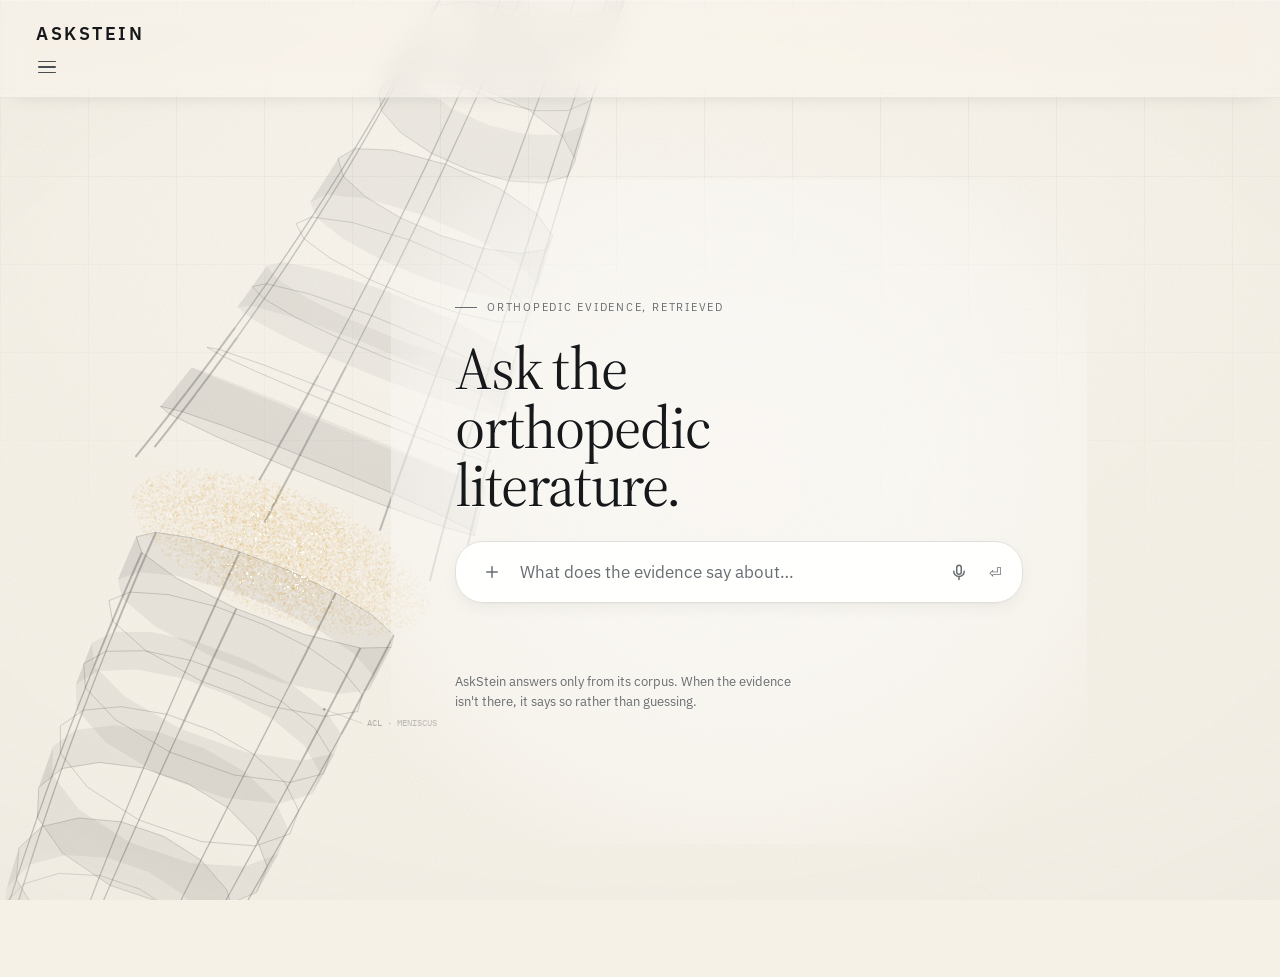
==== commit a9dfdc78: "Add files via upload" ====
--- a/index.html
+++ b/index.html
@@ -1534,13 +1534,19 @@
      re-glows on its own independent, offset cycle rather than
      blinking in unison — reads as quiet activity at exactly the
      evidence-addressable point, not decoration. ────────────────── */
+  // ellipsoid bounds for the joint-gap dot cluster: a lens/sphere-like
+  // shape that tucks inward toward the poles as it nears the outer
+  // radius, rather than a flat-topped disc with a hard, exposed edge —
+  // reads as sitting inside the bone form instead of poking out of it.
+  const JOINT_R0=0.34, JOINT_Y0=0.13;
   function buildJointDots(){
     jointDots=[];
     const N = innerWidth<760 ? 9000 : 16000; // 50x further increase, per feedback
     for(let i=0;i<N;i++){
-      const ang=Math.random()*6.28318, rad=0.05+Math.random()*0.30;
+      const ang=Math.random()*6.28318, rad=0.05+Math.random()*(JOINT_R0-0.05);
+      const maxY=JOINT_Y0*Math.sqrt(Math.max(0,1-(rad/JOINT_R0)*(rad/JOINT_R0)));
       jointDots.push({
-        x:Math.cos(ang)*rad, y:(Math.random()-.5)*0.22, z:Math.sin(ang)*rad,
+        x:Math.cos(ang)*rad, y:(Math.random()-.5)*2*maxY, z:Math.sin(ang)*rad,
         vx:(Math.random()-.5)*0.00006, vy:(Math.random()-.5)*0.00004, vz:(Math.random()-.5)*0.00006,
         ph:Math.random()*Math.PI*2, sp:0.0009+Math.random()*0.0012
       });
@@ -1653,9 +1659,10 @@
     ctx.globalCompositeOperation='lighter';
     for(const d of jointDots){
       d.x+=d.vx*16; d.y+=d.vy*16; d.z+=d.vz*16;
-      if(d.y>0.13) d.y=-0.13; if(d.y<-0.13) d.y=0.13;
-      const rad=Math.hypot(d.x,d.z);
-      if(rad>0.36){ const k=0.34/rad; d.x*=k; d.z*=k; }
+      let rad=Math.hypot(d.x,d.z);
+      if(rad>JOINT_R0){ const k=JOINT_R0/rad; d.x*=k; d.z*=k; rad=JOINT_R0; }
+      const maxY=JOINT_Y0*Math.sqrt(Math.max(0,1-(rad/JOINT_R0)*(rad/JOINT_R0)));
+      if(d.y>maxY) d.y=-maxY; if(d.y<-maxY) d.y=maxY;
       const rx=d.x*ca - d.z*sa, rz=d.x*sa + d.z*ca;
       let x1=rx*cz - d.y*sz, y1=rx*sz + d.y*cz;
       let y2=y1*cxx - rz*sxx, z2=y1*sxx + rz*cxx;
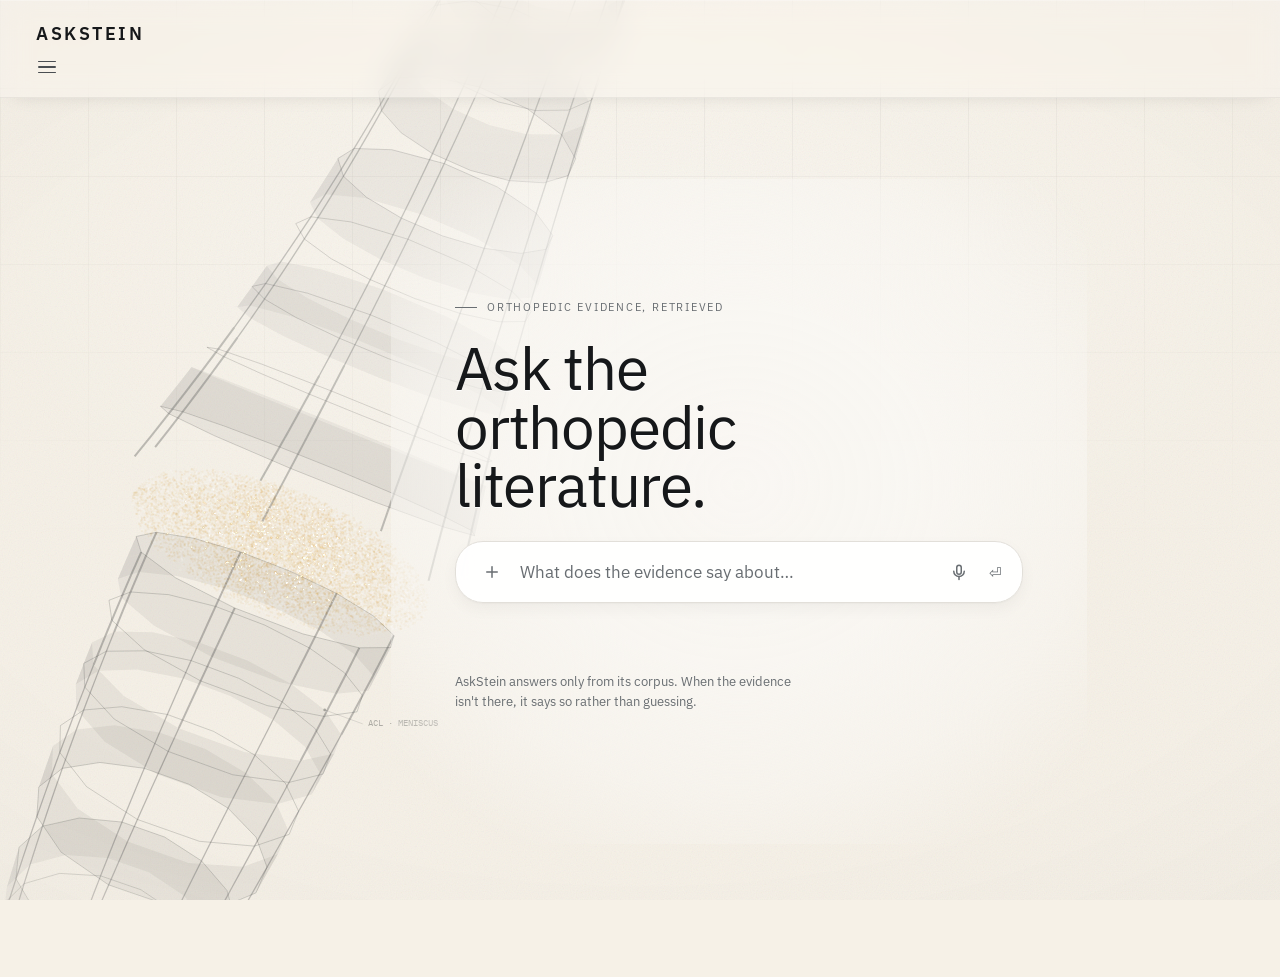
==== commit 61aacf4d: "Add files via upload" ====
--- a/index.html
+++ b/index.html
@@ -15,9 +15,12 @@
   --accent:#1B4D3E; --accent-soft:#E8EFEB;
   --evidence:#80591C; --evidence-tint:#F7EFDD;
   --boundary:#9A5B3F; --boundary-tint:#F6EDE7;
-  --serif:"Source Serif 4",Georgia,serif;
   --sans:"IBM Plex Sans",-apple-system,BlinkMacSystemFont,"Segoe UI",sans-serif;
-  --mono:"IBM Plex Mono",ui-monospace,Menlo,monospace;
+  /* unified on the wordmark's typeface: serif and mono now point at
+     the same sans stack rather than a separate font, so every text
+     style on the page reads in the one typeface used for "AskStein". */
+  --serif:var(--sans);
+  --mono:var(--sans);
   --shadow:0 1px 3px rgba(22,24,26,.06),0 8px 24px rgba(22,24,26,.06);
 }
 *{box-sizing:border-box}
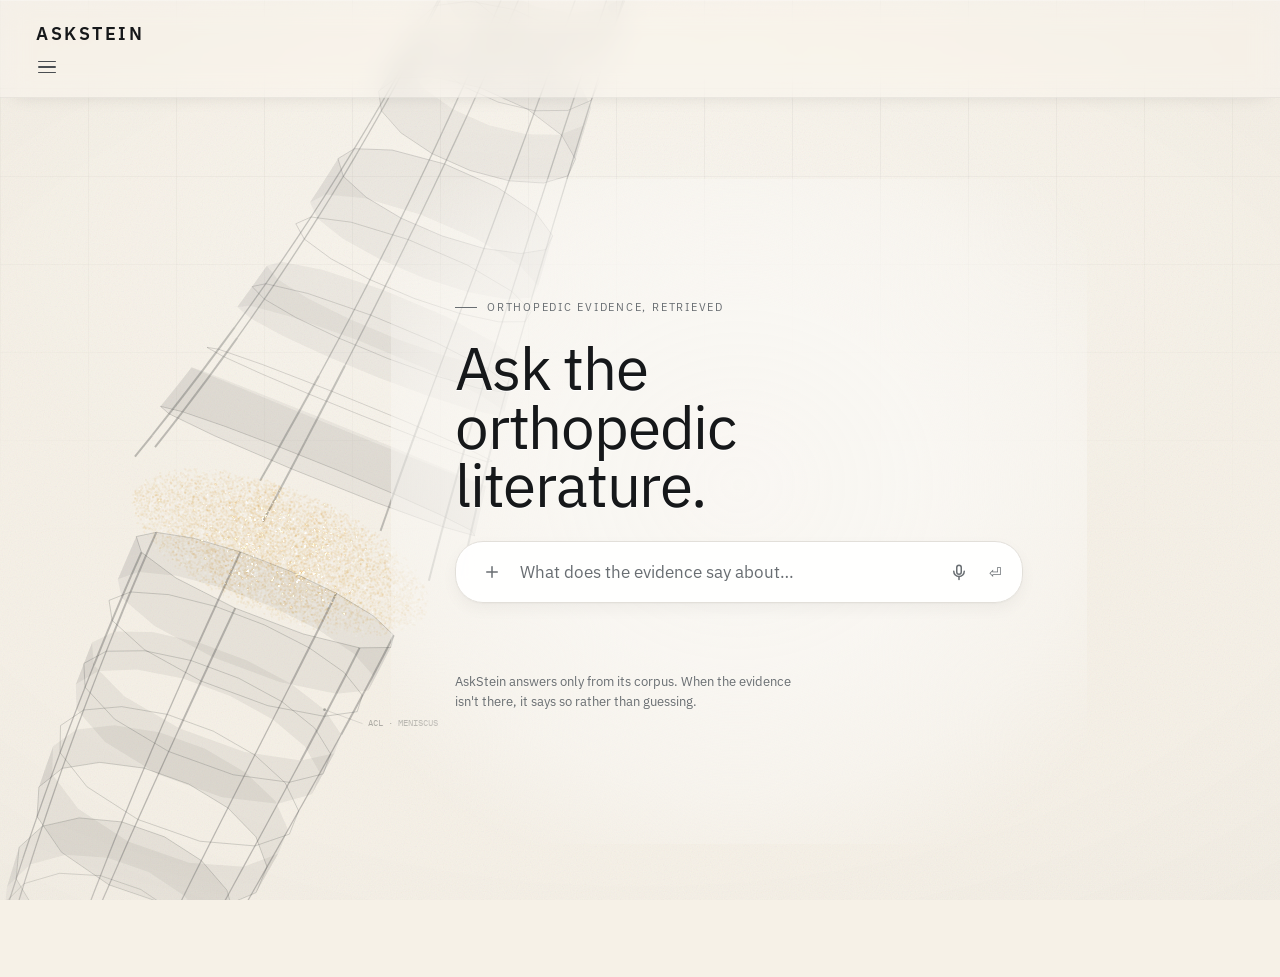
==== commit 6001d085: "Add files via upload" ====
--- a/index.html
+++ b/index.html
@@ -4,7 +4,9 @@
 <meta charset="utf-8">
 <meta name="viewport" content="width=device-width, initial-scale=1">
 <meta name="color-scheme" content="light">
-<title>AskStein — UX Prototype</title>
+<title>AskStein — Orthopedic Evidence, Retrieved</title>
+<link rel="icon" href="data:image/svg+xml,%3Csvg xmlns='http://www.w3.org/2000/svg' viewBox='0 0 100 100'%3E%3Crect width='100' height='100' rx='22' fill='%231B4D3E'/%3E%3Ctext x='50' y='70' font-family='Arial,Helvetica,sans-serif' font-size='58' font-weight='700' fill='%23F6F1E7' text-anchor='middle'%3EA%3C/text%3E%3C/svg%3E">
+<meta name="theme-color" content="#1B4D3E">
 <link rel="preconnect" href="https://fonts.googleapis.com">
 <link rel="preconnect" href="https://fonts.gstatic.com" crossorigin>
 <link href="https://fonts.googleapis.com/css2?family=IBM+Plex+Mono:wght@400;500&family=IBM+Plex+Sans:wght@400;500;600&family=Source+Serif+4:opsz,wght@8..60,400;8..60,500;8..60,600&display=swap" rel="stylesheet">
@@ -745,10 +747,75 @@
 :root[data-theme="dark"] :focus-visible{outline-color:var(--accent)}
 :root[data-theme="dark"] #devbar{background:#000;border-top:1px solid var(--rule)}
 
+/* ── page-load preloader ─────────────────────────────────────
+   Shown on every load/refresh — distinct from the in-app
+   "retrieval" loading screen (#s-load) further down, which only
+   appears after a question is asked. This one covers the whole
+   viewport until the page itself is ready, then fades to reveal it. */
+#loader{position:fixed;inset:0;z-index:9999;background:var(--paper);
+  display:flex;align-items:center;justify-content:center;
+  transition:opacity .5s cubic-bezier(.4,0,.2,1),visibility 0s linear .5s}
+#loader.done{opacity:0;visibility:hidden;pointer-events:none}
+.loader-inner{display:flex;flex-direction:column;align-items:center;gap:24px}
+.loader-word{display:flex;perspective:700px}
+.loader-word span{display:inline-block;font-family:var(--sans);font-weight:600;
+  font-size:clamp(30px,6.4vw,56px);letter-spacing:.13em;text-transform:uppercase;
+  color:var(--ink);transform-origin:50% 55%;will-change:transform;
+  transition:transform .5s cubic-bezier(.34,1.56,.64,1),color .5s ease}
+.loader-word span.spin{transform:rotateY(360deg);color:var(--accent)}
+.loader-bar{width:200px;height:2px;border-radius:2px;background:var(--rule);overflow:hidden}
+.loader-bar-fill{height:100%;width:0%;background:var(--accent);transition:width .1s linear}
+:root[data-theme="dark"] #loader{background:var(--paper)}
+@media (prefers-reduced-motion:reduce){
+  #loader,.loader-word span,.loader-bar-fill{transition:none}
+}
+
 </style>
 </head>
 <body>
 
+<div id="loader" role="status" aria-live="polite" aria-label="Loading AskStein">
+  <div class="loader-inner">
+    <div class="loader-word" aria-hidden="true">
+      <span>A</span><span>s</span><span>k</span><span>S</span><span>t</span><span>e</span><span>i</span><span>n</span>
+    </div>
+    <div class="loader-bar"><div class="loader-bar-fill" id="loaderFill"></div></div>
+  </div>
+</div>
+<script>
+(function(){
+  var loader = document.getElementById('loader');
+  var fill = document.getElementById('loaderFill');
+  var letters = loader.querySelectorAll('.loader-word span');
+  var duration = 1400; // ms — full sweep of the bar, letters flip in step with it
+  var start = null;
+
+  document.body.style.overflow = 'hidden';
+
+  function tick(ts){
+    if(!start) start = ts;
+    var progress = Math.min(100, ((ts - start) / duration) * 100);
+    fill.style.width = progress + '%';
+
+    var step = 100 / letters.length;
+    for(var i = 0; i < letters.length; i++){
+      if(progress >= step * (i + 1) && !letters[i].classList.contains('spin')){
+        letters[i].classList.add('spin');
+      }
+    }
+
+    if(progress < 100){
+      requestAnimationFrame(tick);
+    }else{
+      setTimeout(function(){
+        loader.classList.add('done');
+        document.body.style.overflow = '';
+      }, 220);
+    }
+  }
+  requestAnimationFrame(tick);
+})();
+</script>
 
 <canvas id="field" aria-hidden="true"></canvas>
 <div id="ground" aria-hidden="true"></div>
@@ -781,7 +848,7 @@
     <div class="entry">
      <div class="hero-copy">
       <p class="eyebrow">Orthopedic evidence, retrieved</p>
-      <h1 class="display">Ask the<br>orthopedic<br>literature.</h1>
+      <h1 class="display">Ask the <br>orthopedic <br>literature.</h1>
 
       <div class="composer">
         <button class="icon-btn plus" type="button" onclick="composerAttach()" aria-label="Add attachment">
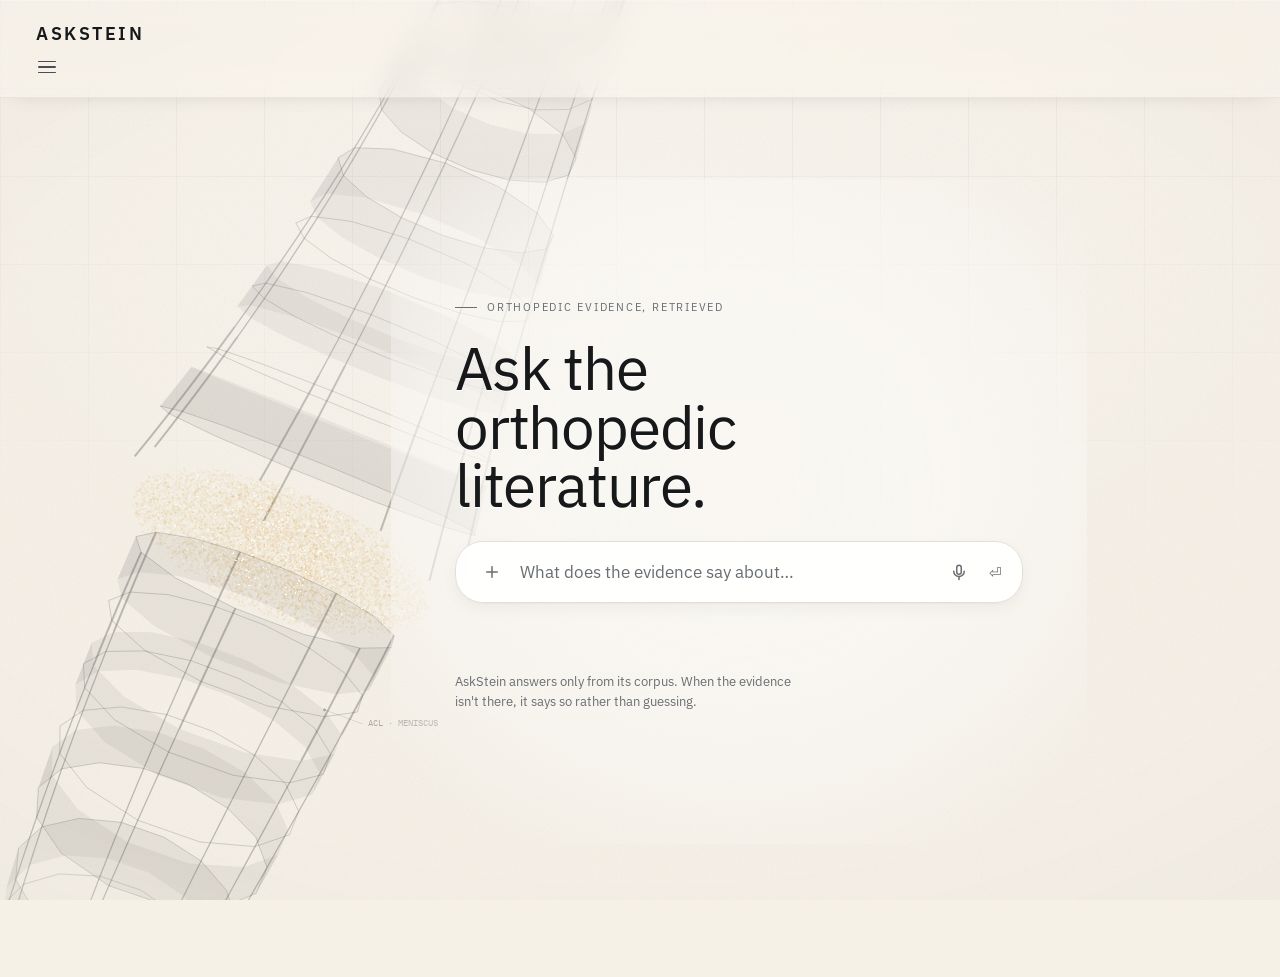
==== commit cc6f56a9: "Add files via upload" ====
--- a/index.html
+++ b/index.html
@@ -835,7 +835,7 @@
   <aside id="sidebar" aria-hidden="true">
     <button class="sidebar-close" aria-label="Close menu" onclick="closeSidebar()">✕</button>
     <nav class="sidebar-nav">
-      <a href="index.html" class="current">Home</a>
+      <a href="index.html" class="current" aria-current="page">Home</a>
       <a href="about.html">About</a>
       <a href="corpus.html">Corpus</a>
       <a href="documentation.html">Documentation</a>
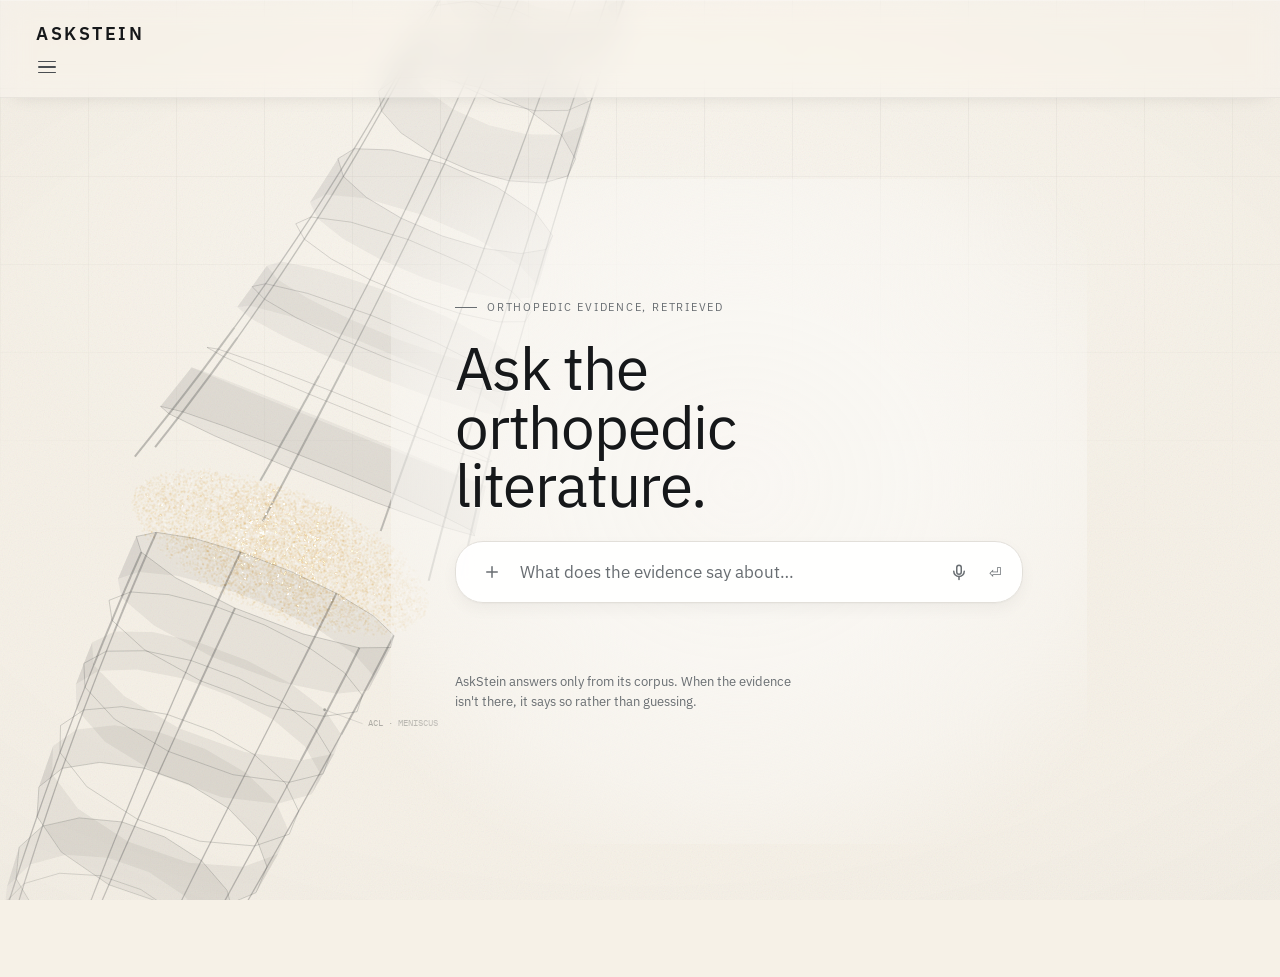
==== commit 15178888: "Add files via upload" ====
--- a/index.html
+++ b/index.html
@@ -24,10 +24,24 @@
   --serif:var(--sans);
   --mono:var(--sans);
   --shadow:0 1px 3px rgba(22,24,26,.06),0 8px 24px rgba(22,24,26,.06);
+  /* same page-exit fade timing/easing as the shared sub-pages'
+     style.css (--dur-fast / --ease-out) — kept as matching literal
+     values here since index.html doesn't otherwise share tokens with
+     that file, so the two "leaving" transitions read as one motion
+     language across the whole site. */
+  --dur-fast:.4s;
+  --ease-out:cubic-bezier(.16,1,.3,1);
 }
 *{box-sizing:border-box}
 html,body{margin:0;padding:0}
-body{background:var(--paper);color:var(--ink);font-family:var(--sans);font-size:15px;line-height:1.6;-webkit-font-smoothing:antialiased}
+body{background:var(--paper);color:var(--ink);font-family:var(--sans);font-size:15px;line-height:1.6;-webkit-font-smoothing:antialiased;
+  transition:opacity var(--dur-fast) var(--ease-out)}
+/* ── page-exit fade ("fade away") ─────────────────────────────
+   Mirrors the sub-pages' .page-shift.leaving effect: clicking a
+   sidebar link away from the home page (About/Corpus/Documentation/
+   Contact) fades the whole app out before the browser navigates,
+   instead of a hard cut. Set by the click-interceptor script below. */
+body.leaving{opacity:0}
 button{font-family:inherit;font-size:inherit;color:inherit;cursor:pointer}
 a{color:var(--accent)}
 :focus-visible{outline:2px solid var(--accent);outline-offset:2px;border-radius:2px}
@@ -2030,6 +2044,34 @@
   };
   if(window.FIELD){ FIELD.glow('on'); startAutoPulse(); }   // entry starts expressive, pulsing
 })();
+
+/* ── page-exit fade ("fade away") ─────────────────────────────
+   Same click-interception pattern as the shared sub-pages' nav.js:
+   clicking a sidebar link to another page (About/Corpus/Documentation/
+   Contact) fades the app out first, then navigates — so leaving the
+   home page matches leaving any other page. Skips modified clicks,
+   external links, other-frame targets, downloads, and same-page hash
+   links, which should behave exactly like normal links. */
+if(!window.matchMedia('(prefers-reduced-motion: reduce)').matches){
+  document.addEventListener('click', function(e){
+    if(e.defaultPrevented || e.button !== 0) return;
+    if(e.metaKey || e.ctrlKey || e.shiftKey || e.altKey) return;
+    const a = e.target.closest('a[href]');
+    if(!a) return;
+    if(a.target && a.target !== '_self') return;
+    if(a.hasAttribute('download')) return;
+    let url;
+    try{ url = new URL(a.href, location.href); } catch(err){ return; }
+    if(url.origin !== location.origin) return;
+    if(!/\.html?$/.test(url.pathname)) return;
+    if(url.pathname === location.pathname && url.hash) return;
+
+    e.preventDefault();
+    document.body.classList.add('leaving');
+    /* matches --dur-fast (0.4s) above — keep these in sync */
+    setTimeout(function(){ location.href = a.href; }, 400);
+  });
+}
 </script>
 </body>
 </html>
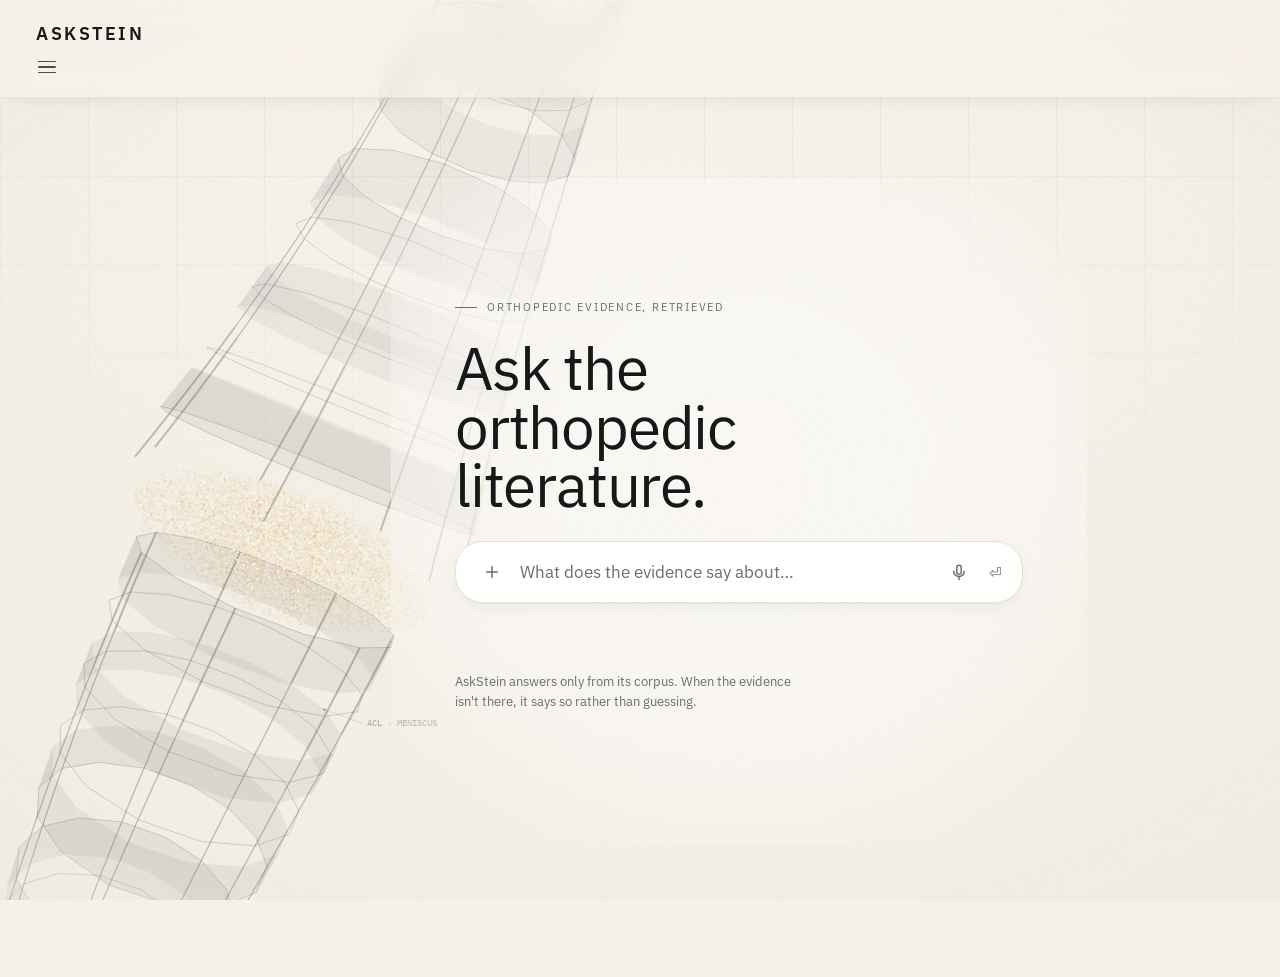
==== commit 39f61a7a: "Keep joint particles moving within center" ====
--- a/index.html
+++ b/index.html
@@ -1744,9 +1744,23 @@
     for(const d of jointDots){
       d.x+=d.vx*16; d.y+=d.vy*16; d.z+=d.vz*16;
       let rad=Math.hypot(d.x,d.z);
-      if(rad>JOINT_R0){ const k=JOINT_R0/rad; d.x*=k; d.z*=k; rad=JOINT_R0; }
+      if(rad>JOINT_R0){
+        // Reflect the outward part of the velocity at the curved wall.
+        // Clamping position alone leaves the velocity pointing outward,
+        // which eventually pins every mote to the rim and empties the
+        // centre of the cloud after a few seconds.
+        const nx=d.x/rad, nz=d.z/rad;
+        const outward=d.vx*nx+d.vz*nz;
+        if(outward>0){
+          d.vx-=2*outward*nx;
+          d.vz-=2*outward*nz;
+        }
+        const k=(JOINT_R0-0.0005)/rad;
+        d.x*=k; d.z*=k; rad=JOINT_R0-0.0005;
+      }
       const maxY=JOINT_Y0*Math.sqrt(Math.max(0,1-(rad/JOINT_R0)*(rad/JOINT_R0)));
-      if(d.y>maxY) d.y=-maxY; if(d.y<-maxY) d.y=maxY;
+      if(d.y>maxY){ d.y=maxY; d.vy=-Math.abs(d.vy); }
+      if(d.y<-maxY){ d.y=-maxY; d.vy=Math.abs(d.vy); }
       const rx=d.x*ca - d.z*sa, rz=d.x*sa + d.z*ca;
       let x1=rx*cz - d.y*sz, y1=rx*sz + d.y*cz;
       let y2=y1*cxx - rz*sxx, z2=y1*sxx + rz*cxx;
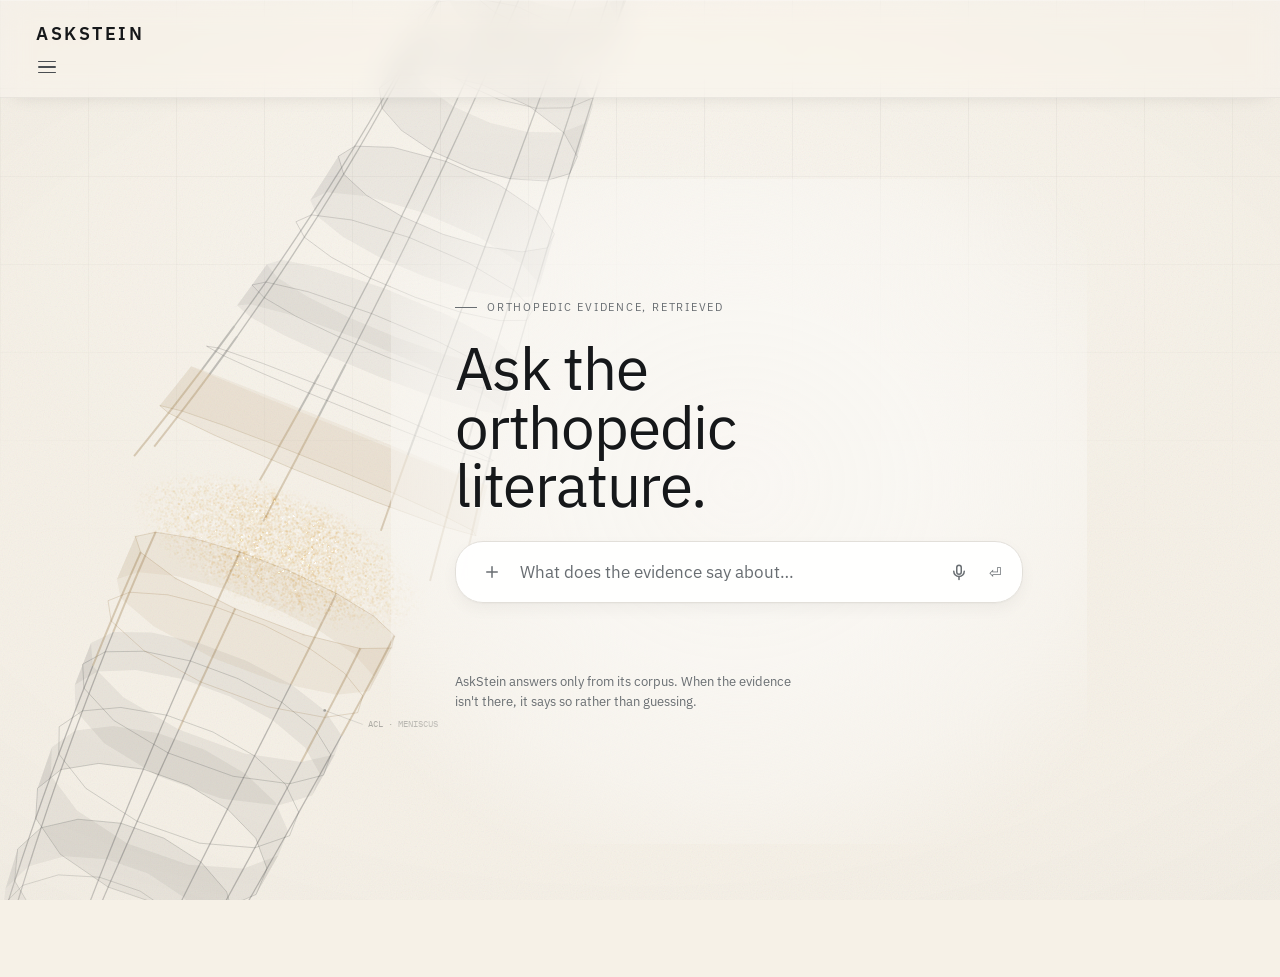
==== commit b0a2fe19: "Remove bright rim from joint particles" ====
--- a/index.html
+++ b/index.html
@@ -1774,7 +1774,12 @@
       const rC=Math.round(DOT_GOLD[0]+(DOT_WHITE[0]-DOT_GOLD[0])*glow);
       const gC=Math.round(DOT_GOLD[1]+(DOT_WHITE[1]-DOT_GOLD[1])*glow);
       const bC=Math.round(DOT_GOLD[2]+(DOT_WHITE[2]-DOT_GOLD[2])*glow);
-      const coreA=(0.10+0.16*glow)*ambientMul*MS;
+      // Feather the outer shell so the particle volume has no bright
+      // white elliptical rim. The motes remain fully visible and in
+      // motion through the centre, then dissolve before the boundary.
+      const edge=Math.sqrt((rad/JOINT_R0)**2+(d.y/JOINT_Y0)**2);
+      const edgeFade=Math.max(0,Math.min(1,(1-edge)/0.22));
+      const coreA=(0.10+0.16*glow)*ambientMul*MS*edgeFade;
       if(coreA<=.004) continue;
       const rpx=Math.max(1.1,1.7*q.k);
       ctx.beginPath(); ctx.arc(qx,qy,rpx,0,6.283);
